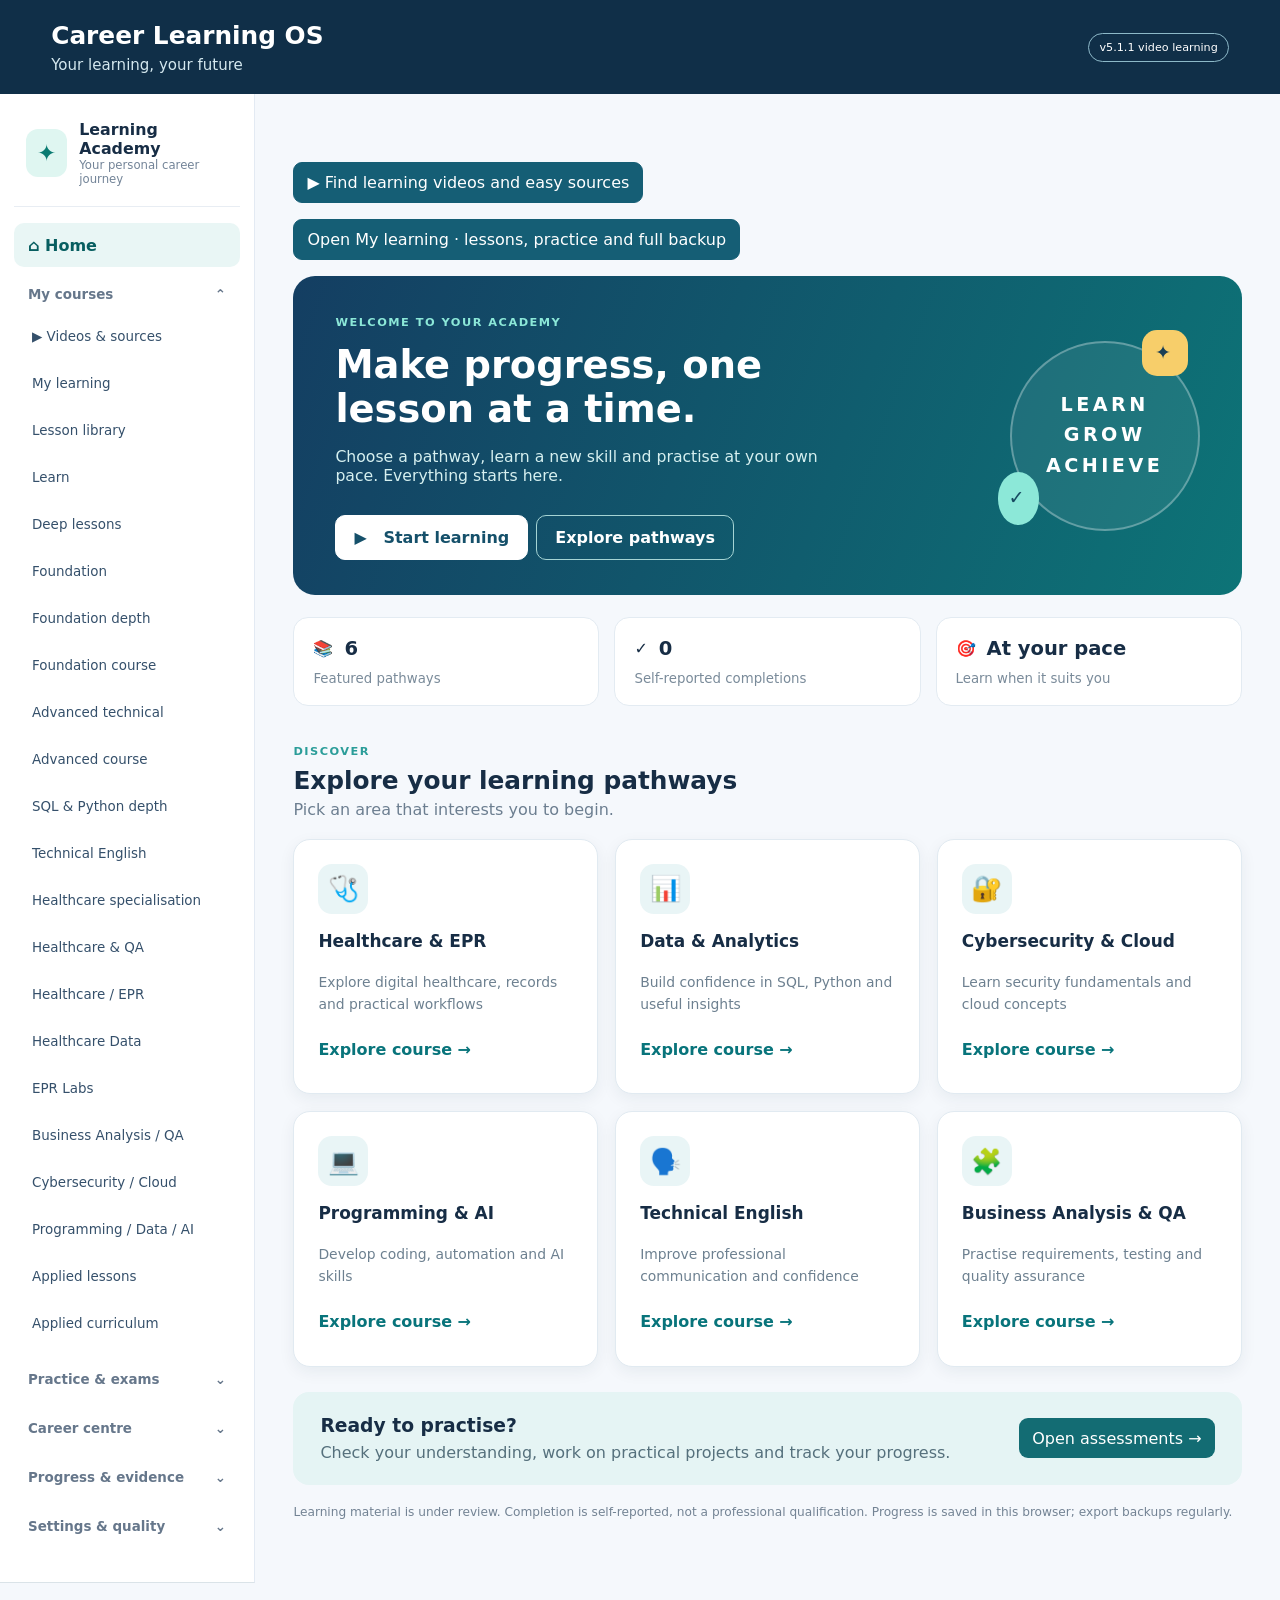
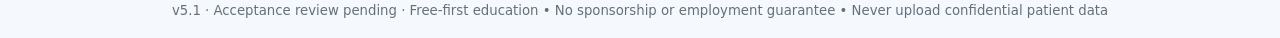
==== index.html @ ffe38433 "Add visible video and source panels for every authored lesson Map all 215 lesson entries and five En" ====
<!doctype html><html lang="en"><head><meta charset="utf-8"><meta name="viewport" content="width=device-width,initial-scale=1"><meta name="theme-color" content="#155e75"><meta name="description" content="Free offline-first career learning and self-assessment platform. Educational content is under review."><link rel="manifest" href="manifest.webmanifest"><link rel="stylesheet" href="style.css"><title>Career Learning OS</title><style>select,input,textarea{max-width:100%;box-sizing:border-box}#app{min-width:0;max-width:100%}#app *{overflow-wrap:anywhere}</style></head><body><a class="skip-link" href="#app">Skip to content</a><header><div><h1>Career Learning OS</h1><p>Learn • Practise • Master • Prepare for work</p></div><span class="tag">v5.1.1 video learning</span></header><nav aria-label="Main navigation"><button data-view="discovery-v23">Search & placement</button><button data-view="english-v23">Technical English</button><button data-view="technical-v27">Advanced technical v2.7</button><button data-view="specialisation-v26">Healthcare specialisation v2.6</button><button data-view="foundation-v25">Foundation depth v2.5</button><button data-view="depth-v24">SQL & Python depth</button><button data-view="resilience-v508">Resilience & privacy v5.0.8</button><button data-view="verification-v507">Verification v5.0.7</button><button data-view="assessment-v506">Assessment quality v5.0.6</button><button data-view="coverage-v505">Curriculum inventory v5.0.5</button><button data-view="advanced-v504">Advanced course v5.0.4</button><button data-view="healthcare-v503">Healthcare & QA v5.0.3</button><button data-view="foundation-v502">Foundation course v5.0.2</button><button data-view="curriculum-evidence-v501">Curriculum evidence</button><button data-view="completion-v50">v5.0 Acceptance gates</button><button data-view="device-v5024">Device checks v5.0.25</button><button data-view="device-v5025">Device Evidence v5.0.25</button><button data-view="learn" class="active">Learn</button><button data-view="deep">Deep lessons</button><button data-view="foundation">Foundation v0.5</button><button data-view="epr">Healthcare / EPR</button><button data-view="data-analyst">Healthcare Data</button><button data-view="epr-lab">EPR Labs</button><button data-view="ba-qa">Business Analysis / QA</button><button data-view="security-cloud">Cybersecurity / Cloud</button><button data-view="dev-data-ai">Programming / Data / AI</button><button data-view="mastery-v11">Mastery v1.1</button><button data-view="pathway-v20">Structured pathway</button><button data-view="careers">Careers</button><button data-view="audit">Checker</button><button data-view="projects-v34">Practical projects v3.4</button><button data-view="mastery-v33">Mastery & revision v3.3</button><button data-view="assessment-v32">Assessments v3.2</button><button data-view="curriculum-v31">Applied curriculum v3.1</button><button data-view="readiness-v30">Release readiness v3.0</button><button data-view="recovery-v29">Recovery & privacy v2.9</button><button data-view="reliability-v28">Reliability lab v2.8</button><button data-view="final-qa">Release QA</button><button data-view="coverage-v22">Coverage & gaps</button><button data-view="career">Career centre</button><button data-view="settings">Backup</button><button data-view="evidence-v509">Content evidence v5.0.9</button><button data-view="remediation-v5010">Applied lessons v5.0.10</button><button data-view="pathways-v5013">Career pathways v5.0.13</button><button data-view="mastery-v5012">Project mastery v5.0.12</button><button data-view="practice-v5011">Practical skills v5.0.11</button></nav><main id="app" tabindex="-1" aria-live="polite"></main><footer><span id="app-build">v5.1 · Acceptance review pending</span> · Free-first education • No sponsorship or employment guarantee • Never upload confidential patient data</footer><script src="data.js"></script><script src="topics-extra.js"></script><script src="roadmaps.js"></script><script src="deep-lessons.js"></script><script src="foundation-v4.js"></script><script src="quiz-engine-v5017.js"></script><script src="app.js"></script><script src="mastery-v5.js"></script><script src="mastery-v5-ui.js"></script><script src="epr-v6.js"></script><script src="epr-v6-ui.js"></script><script src="career-v7-data.js"></script><script src="career-v7-ui.js"></script><script src="career-v8-data.js"></script><script src="career-v8-ui.js"></script><script src="career-v9-data.js"></script><script src="career-v9-ui.js"></script><script src="career-v10-data.js"></script><script src="career-v10-ui.js"></script><script src="mastery-v11-data.js"></script><script src="mastery-v11-ui.js"></script><script src="review-v12-data.js"></script><script src="review-v12-ui.js"></script><script>window.CLOS.milestones=[];</script><script src="milestone-13.js"></script><script src="milestone-14.js"></script><script src="milestone-15.js"></script><script src="milestone-16.js"></script><script src="milestone-17.js"></script><script src="milestone-18.js"></script><script src="milestone-19.js"></script><script src="milestone-20.js"></script><script src="milestones-engine.js"></script><script src="release-qa.js"></script><script src="coverage-v22.js"></script><script src="features-v23.js"></script><script src="depth-v24-data.js"></script><script src="depth-v24-ui.js"></script><script src="foundation-v25-data.js"></script><script src="foundation-v25-ui.js"></script><script src="specialisation-v26-data.js"></script><script src="specialisation-v26-ui.js"></script><script src="technical-v27-data.js"></script><script src="technical-v27-ui.js"></script><script src="reliability-v28.js"></script><script src="recovery-v29.js"></script><script src="readiness-v30.js"></script><script src="curriculum-v31-data.js"></script><script src="curriculum-v31-ui.js"></script><script src="assessment-v32.js"></script><script src="mastery-v33.js"></script><script src="projects-v34.js"></script><script src="completion-v50.js"></script><script src="curriculum-evidence-v501.js"></script><script src="foundation-course-v502-data.js"></script><script src="foundation-course-v502-ui.js"></script><script src="healthcare-v503-data.js"></script><script src="healthcare-v503-ui.js"></script><script src="advanced-v504-data.js"></script><script src="advanced-v504-ui.js"></script><script src="coverage-v505.js"></script><script src="assessment-v506.js"></script><script src="verification-v507.js"></script><script src="resilience-v508.js"></script><script src="evidence-v509.js"></script><script src="remediation-v5010-data.js"></script><script src="remediation-v5010-ui.js"></script><script src="practice-v5011-data.js"></script><script src="practice-v5011-ui.js"></script><script src="mastery-v5012-data.js"></script><script src="mastery-v5012-ui.js"></script><script src="pathways-v5013-data.js"></script><script src="pathways-v5013-ui.js"></script><script src="device-diagnostics-v5024.js"></script><script src="device-evidence-v5025.js"></script><script src="academy-redesign-v5026.js"></script><script src="academy-core-v51.js"></script><script src="academy-workspace-v51.js"></script><script src="learning-resources-v511-data.js"></script><script src="learning-resources-v511-ui.js"></script></body></html>
---- style.css ----
:root{font-family:system-ui,-apple-system,Segoe UI,sans-serif;color:#172b3a;background:#f4f7fb}*{box-sizing:border-box}body{margin:0}header{background:#123c50;color:white;padding:24px max(18px,calc((100vw - 1040px)/2));display:flex;align-items:center;justify-content:space-between;gap:12px}h1{margin:0;font-size:clamp(1.5rem,4vw,2.1rem)}header p{margin:6px 0 0;color:#d4e8ef}.tag{border:1px solid #8db9c8;border-radius:20px;padding:7px 10px;font-size:.78rem;white-space:nowrap}nav{display:flex;gap:6px;overflow:auto;padding:12px max(12px,calc((100vw - 1040px)/2));background:white;border-bottom:1px solid #dae3e8}button,select,input,textarea{font:inherit}button{cursor:pointer;border:1px solid #bdd0db;border-radius:9px;background:white;padding:10px 13px;color:#163e52}button.active,button.primary{background:#155e75;color:white;border-color:#155e75}button:focus-visible,a:focus-visible,select:focus-visible{outline:3px solid #e1a624;outline-offset:2px}main{max-width:1040px;margin:auto;padding:22px 15px;min-height:70vh}.grid{display:grid;grid-template-columns:repeat(auto-fit,minmax(255px,1fr));gap:14px}.card{background:white;border:1px solid #d8e3e9;border-radius:14px;padding:18px;margin-bottom:14px;overflow-wrap:anywhere}h2{margin-top:0}h3{margin-bottom:8px}.muted{color:#586a75}.small{font-size:.88rem}.pill{display:inline-block;padding:5px 9px;border-radius:16px;background:#e8f2f5;font-size:.8rem}.warn{background:#fff0d8}.good{background:#e0f3e8}.bad{background:#ffe6e4}.actions{display:flex;gap:9px;flex-wrap:wrap;margin-top:12px}a{color:#075e83}progress{width:100%;height:14px;accent-color:#13806e}.lesson{border-left:4px solid #b2d5df}.quiz label{display:block;padding:7px 0}textarea{width:100%;min-height:130px;border:1px solid #aac0cb;border-radius:8px;padding:10px}select,input[type=text]{width:100%;padding:10px;border:1px solid #aac0cb;border-radius:8px}li{margin:7px 0}footer{text-align:center;padding:20px;color:#60727b;font-size:.83rem}pre{white-space:pre-wrap;overflow-wrap:anywhere;background:#edf3f7;padding:12px;border-radius:9px}@media(max-width:560px){header{align-items:flex-start;flex-direction:column;padding:18px}nav button{white-space:nowrap}main{padding:14px 10px}.card{padding:14px}}

.choice{display:block;padding:8px 0}details{margin:10px 0}summary{cursor:pointer;font-weight:600}fieldset{border:1px solid #d8e3e9;border-radius:10px;margin-top:12px}button:disabled{opacity:.55;cursor:not-allowed}

.choice{display:block;padding:8px 0}details{margin:10px 0}summary{cursor:pointer;font-weight:600}fieldset{border:1px solid #d8e3e9;border-radius:10px;margin-top:12px}button:disabled{opacity:.55;cursor:not-allowed}

textarea{width:100%;max-width:100%;box-sizing:border-box;padding:.8rem;border:1px solid #94a3b8;border-radius:.5rem;background:var(--card,#fff);color:inherit;font:inherit}textarea:focus-visible{outline:3px solid #0e7490;outline-offset:2px}nav{flex-wrap:wrap} .card{overflow-wrap:anywhere}

/* Final release accessibility and layout safeguards */
html{scroll-padding-top:1rem}body{overflow-x:hidden}nav{position:relative;max-width:100%;gap:8px}nav button{min-height:44px;flex:0 0 auto}main{min-width:0}button,input,select,textarea{max-width:100%}button:focus-visible,a:focus-visible,select:focus-visible,input:focus-visible,textarea:focus-visible,summary:focus-visible{outline:3px solid #b77905;outline-offset:3px}button{touch-action:manipulation}table{display:block;overflow-x:auto;max-width:100%}img{max-width:100%;height:auto}.qa-status{padding:10px 12px;border-radius:9px;background:#fff0d8}.qa-grid{display:grid;grid-template-columns:repeat(auto-fit,minmax(230px,1fr));gap:12px}.qa-grid .card{margin:0} .qa-grid .card h3{font-size:1rem}.skip-link{position:absolute;left:-10000px;top:0;background:white;color:#123c50;padding:12px;z-index:10}.skip-link:focus{left:8px}@media(max-width:560px){nav{flex-wrap:nowrap;overflow-x:auto;overscroll-behavior-x:contain}header .tag{white-space:normal}main{padding:14px 10px}}

/* v5.0 accessibility and responsive protections */
:focus-visible{outline:3px solid #d97706!important;outline-offset:3px}button,select,input{min-height:40px}nav{display:flex;flex-wrap:wrap;gap:6px}main{min-width:0}table{border-collapse:collapse;width:100%}td,th{padding:9px;border-bottom:1px solid #cbd5e1;text-align:left;vertical-align:top}body{overflow-wrap:anywhere}@media(max-width:420px){nav button{max-width:100%;white-space:normal}main{padding:10px}}

/* v5.0.7 keyboard and mobile reliability */
:focus-visible{outline:3px solid #f59e0b!important;outline-offset:3px!important}
button,input,select,textarea{max-width:100%}
button{min-height:40px}
pre,code{overflow-wrap:anywhere}
#app{min-width:0;overflow-wrap:anywhere}
@media(max-width:480px){nav{max-width:100%;overflow-x:auto}main{min-width:0}table{display:block;max-width:100%;overflow-x:auto}}
@media(prefers-reduced-motion:reduce){*,*:before,*:after{animation-duration:.01ms!important;transition-duration:.01ms!important}}

/* v5.0.26 interface redesign: navigation and presentation only; existing course logic/storage untouched */
body.academy-v5026{background:#f5f8fc;color:#172d45} .academy-v5026 header{max-width:none;padding:18px clamp(18px,4vw,64px);background:#102f48;min-height:94px}.academy-v5026 header h1{font-size:1.55rem}.academy-v5026 header p{font-size:.94rem}.academy-v5026 .tag{font-size:.7rem}.academy-shell{display:grid;grid-template-columns:255px minmax(0,1fr);max-width:1540px;margin:0 auto;min-height:calc(100vh - 180px)}.academy-sidebar{background:#fff;border-right:1px solid #e3eaf3;padding:26px 14px;min-width:0}.academy-brand{display:flex;align-items:center;gap:12px;padding:0 12px 20px;border-bottom:1px solid #e8edf3;margin-bottom:16px}.academy-brand-icon{background:#dff6f1;color:#0a7b72;padding:11px;border-radius:12px;font-size:23px}.academy-brand strong{display:block;font-size:.99rem}.academy-brand small{display:block;color:#738498;font-size:.73rem}.academy-home-button{display:block;width:100%;text-align:left;border:0;border-radius:10px;font-weight:650;background:transparent;padding:12px 14px}.academy-group{margin-top:8px}.academy-group summary{padding:12px 14px;cursor:pointer;font-size:.84rem;font-weight:700;color:#66778b;list-style:none}.academy-group summary:after{content:'⌄';float:right}.academy-group[open] summary:after{content:'⌃'}.academy-group-links{display:grid;gap:3px;padding:0 0 5px 6px}.academy-group-links button{border:0;border-radius:9px;background:transparent;color:#35506b;font-size:.84rem;padding:9px 12px;text-align:left;white-space:normal}.academy-v5026 .academy-sidebar button:hover,.academy-v5026 .academy-sidebar button.academy-current{background:#e9f6f5;color:#075e60}.academy-v5026 main{width:100%;max-width:none;min-width:0;padding:32px clamp(18px,3vw,48px)}.academy-dashboard{max-width:1120px;margin:auto}.academy-welcome{display:flex;align-items:center;justify-content:space-between;gap:24px;padding:35px 42px;border-radius:22px;background:linear-gradient(110deg,#143e62,#0d7477);color:#fff;overflow:hidden;min-height:270px}.academy-eyebrow{font-size:.71rem;letter-spacing:.13em;font-weight:750;color:#2b9d99}.academy-welcome .academy-eyebrow{color:#8ce8d8}.academy-welcome h2{color:white;font-size:clamp(1.7rem,3vw,2.6rem);line-height:1.15;margin:13px 0;max-width:540px}.academy-welcome p{color:#d6f0f0;max-width:510px;font-size:.98rem}.academy-cta,.academy-secondary{margin:14px 8px 0 0;border-radius:10px;font-weight:700;padding:12px 18px}.academy-cta{background:#fff;color:#15506a;border:1px solid #fff}.academy-secondary{background:transparent;color:white;border:1px solid #a5d4d4}.academy-welcome-art{width:190px;height:190px;flex:0 0 190px;border-radius:50%;border:2px solid #ffffff4d;display:flex;align-items:center;justify-content:center;position:relative;text-align:center;letter-spacing:.18em;font-size:1.2rem;font-weight:800;line-height:1.6;background:#ffffff12}.academy-orbit{position:absolute;top:-13px;right:10px;background:#f7ce6a;color:#193e55;border-radius:15px;padding:8px 13px}.academy-orbit-small{position:absolute;bottom:4px;left:-14px;background:#8ce8d8;color:#164960;border-radius:50%;padding:11px}.academy-stats{display:grid;grid-template-columns:repeat(3,minmax(0,1fr));gap:15px;margin:22px 0 34px}.academy-stats>div{background:white;border:1px solid #e3ebf2;border-radius:15px;padding:19px;display:flex;gap:11px;align-items:center;flex-wrap:wrap}.academy-stats strong{font-size:1.22rem}.academy-stats small{width:100%;color:#7a8b9a}.academy-section-head h2{margin:7px 0 5px;font-size:1.55rem}.academy-section-head p{margin:0 0 20px;color:#6c7e90}.academy-course-grid{display:grid;grid-template-columns:repeat(3,minmax(0,1fr));gap:17px}.academy-course{border:1px solid #e1eaf1;background:white;border-radius:17px;padding:24px;display:flex;flex-direction:column;min-height:230px;box-shadow:0 5px 16px #152f4610}.academy-course-icon{width:50px;height:50px;border-radius:14px;background:#e9f5f6;display:grid;place-items:center;font-size:25px}.academy-course h3{font-size:1.06rem;margin:17px 0 6px}.academy-course p{color:#6d8090;font-size:.87rem;line-height:1.6;flex:1}.academy-course button{align-self:flex-start;border:0;padding:5px 0;color:#08747b;background:transparent;font-weight:750}.academy-tip{margin-top:25px;background:#e5f4f4;border-radius:16px;padding:23px 27px;display:flex;align-items:center;justify-content:space-between;gap:20px}.academy-tip h3{margin:0 0 7px}.academy-tip p{margin:0;color:#55707c}.academy-tip button{background:#136c73;color:white;border:0;white-space:nowrap}.academy-note{color:#738394;font-size:.76rem;margin-top:20px}.academy-menu{display:none}.academy-v5026 .card{border-radius:15px;box-shadow:0 3px 14px #16324b0c}.academy-v5026 main>h2{font-size:1.65rem}
@media(max-width:1100px){.academy-shell{grid-template-columns:225px minmax(0,1fr)}.academy-course-grid{grid-template-columns:repeat(2,minmax(0,1fr))}.academy-welcome-art{width:135px;height:135px;flex-basis:135px;font-size:.9rem}}
@media(max-width:750px){.academy-v5026 header{padding:15px 17px;min-height:76px;gap:10px}.academy-v5026 header h1{font-size:1.2rem}.academy-v5026 header p{font-size:.76rem}.academy-v5026 .tag{display:none}.academy-menu{display:block;background:#ffffff20;border:1px solid #ffffff65;color:white;font-size:.85rem;padding:9px 11px;white-space:nowrap}.academy-shell{display:block}.academy-sidebar{display:none;position:absolute;z-index:20;left:0;right:0;box-shadow:0 20px 30px #142e4340;max-height:80vh;overflow-y:auto}.academy-menu-open .academy-sidebar{display:block}.academy-v5026 main{padding:18px 14px}.academy-welcome{padding:26px 23px;min-height:0}.academy-welcome-art{display:none}.academy-welcome h2{font-size:1.75rem}.academy-stats{gap:8px;margin:13px 0 26px}.academy-stats>div{padding:12px;gap:6px}.academy-stats strong{font-size:.92rem}.academy-stats small{font-size:.7rem}.academy-course-grid{grid-template-columns:1fr;gap:12px}.academy-course{min-height:190px;padding:20px}.academy-tip{display:block}.academy-tip button{margin-top:14px}.academy-section-head h2{font-size:1.35rem}}

/* Unified workspace: constrain long code and keep restored nav in a column. */
nav.academy-sidebar{display:block;flex-wrap:unset;gap:0;max-width:none;margin:0;border-radius:0;overflow-x:hidden}
.lesson-example{white-space:pre-wrap;overflow-wrap:anywhere;max-width:100%;background:#eff4f8;padding:14px;border-radius:8px}
#lib-search,#lesson-note,#career-evidence{display:block;width:100%;margin:8px 0 14px;box-sizing:border-box}
button:focus-visible,input:focus-visible,textarea:focus-visible,select:focus-visible,summary:focus-visible{outline:3px solid #b45309;outline-offset:3px}
@media(max-width:750px){nav.academy-sidebar{display:none}.academy-menu-open nav.academy-sidebar{display:block}}

.video-panel{background:#edf8f6;border:1px solid #80bdb4;border-left:4px solid #0d746b;border-radius:10px;padding:16px;margin:14px 0;color:#193d40}.video-resource-title{margin:6px 0 12px}.video-resource-title span{font-size:.85rem}.video-actions{display:flex;flex-wrap:wrap;gap:10px;align-items:center}.video-actions a{display:inline-block;padding:10px 14px;border-radius:7px;background:white;color:#075e60;border:1px solid #83b6b1;text-decoration:none;font-weight:650}.video-actions .video-watch{background:#09695f;color:white}.video-panel details{margin-top:12px}.video-panel summary{cursor:pointer;font-size:.87rem}.video-panel details p{font-size:.9rem}.video-topic{margin:18px 0 26px}.video-panel-compact{padding:13px}#video-search{display:block;box-sizing:border-box;width:100%;margin:8px 0 14px}@media(max-width:480px){.video-actions{align-items:stretch;flex-direction:column}.video-actions a{max-width:100%;text-align:center}}
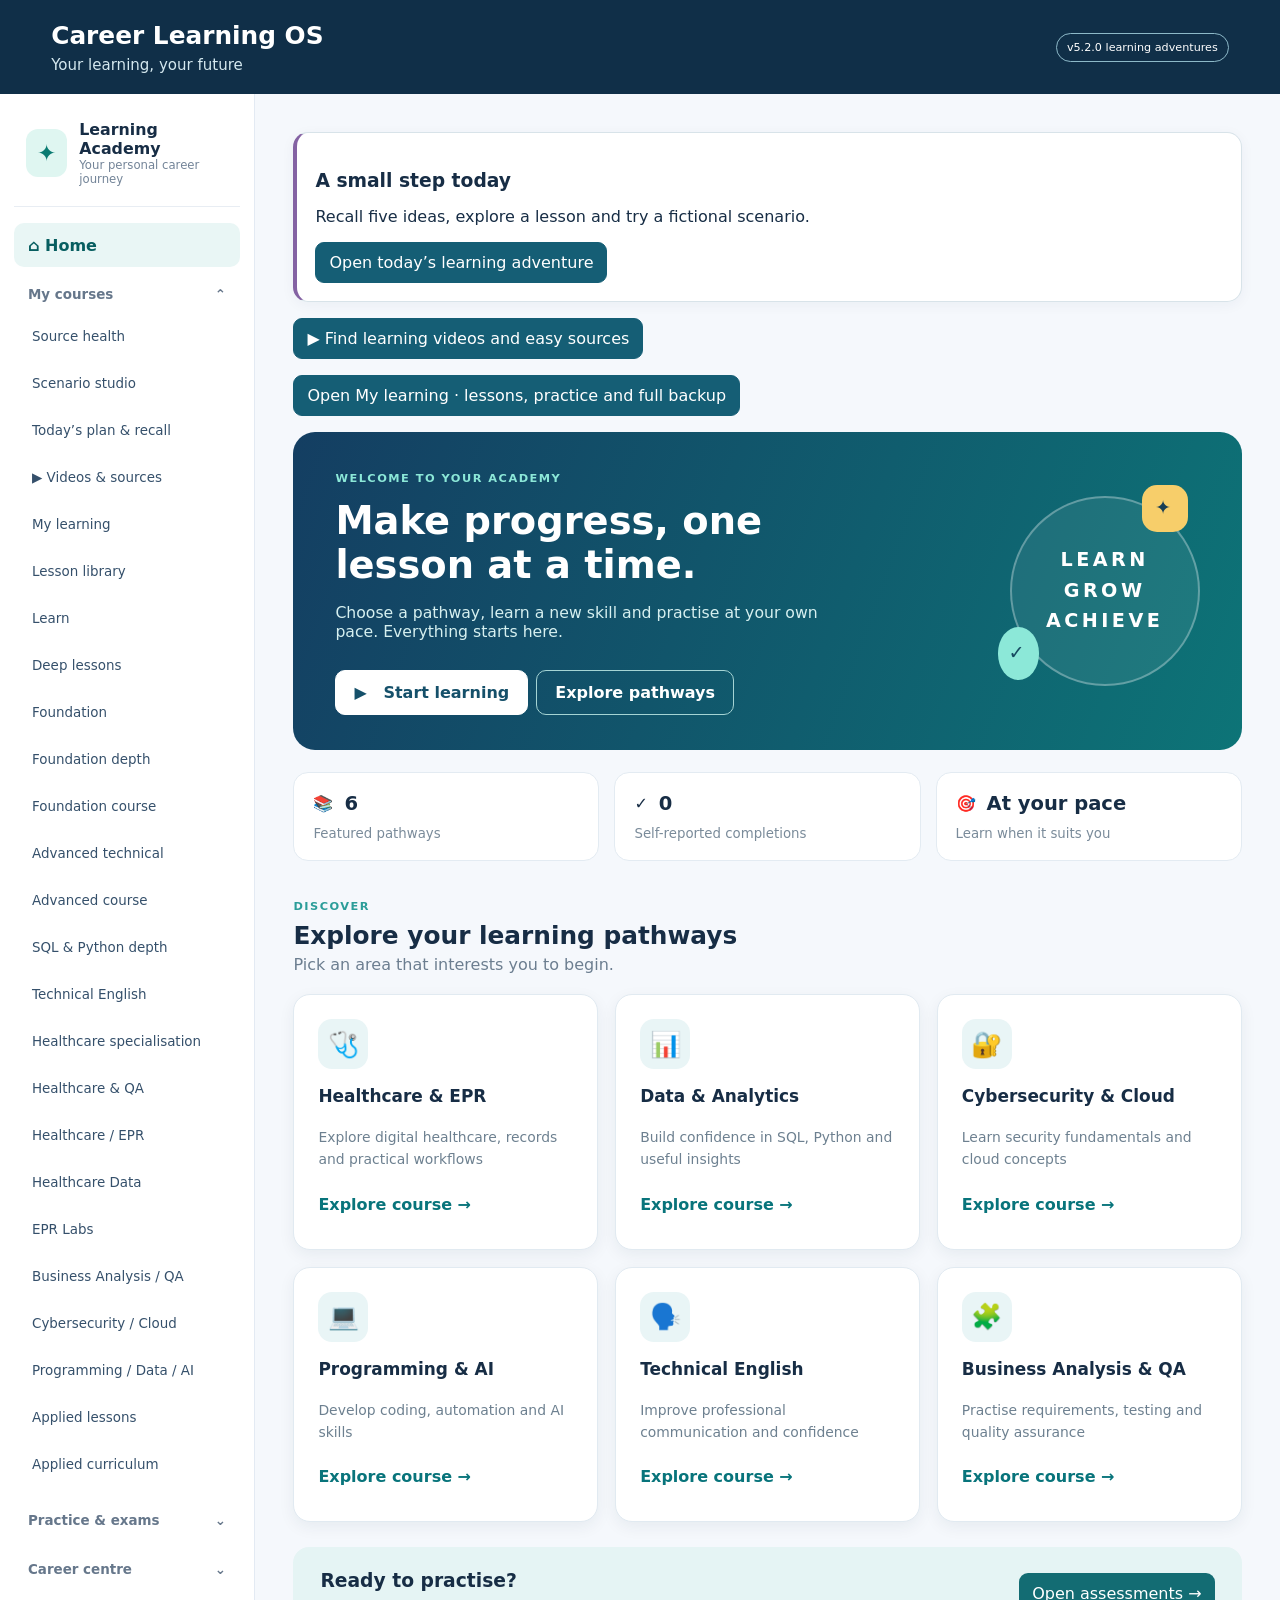
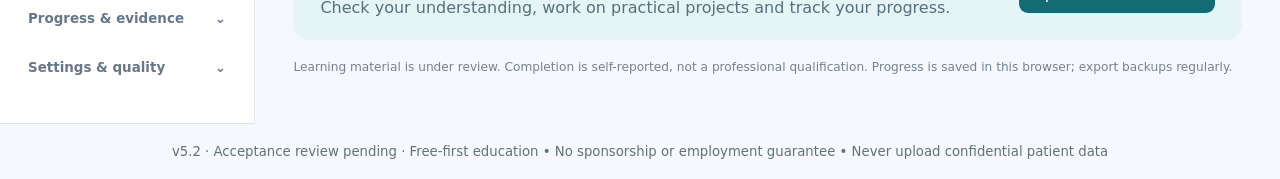
==== commit 5d0c9385: "Add daily learning adventures, recall scheduling and source health Add focus-based study plans, due " ====
--- a/index.html
+++ b/index.html
@@ -1 +1 @@
-<!doctype html><html lang="en"><head><meta charset="utf-8"><meta name="viewport" content="width=device-width,initial-scale=1"><meta name="theme-color" content="#155e75"><meta name="description" content="Free offline-first career learning and self-assessment platform. Educational content is under review."><link rel="manifest" href="manifest.webmanifest"><link rel="stylesheet" href="style.css"><title>Career Learning OS</title><style>select,input,textarea{max-width:100%;box-sizing:border-box}#app{min-width:0;max-width:100%}#app *{overflow-wrap:anywhere}</style></head><body><a class="skip-link" href="#app">Skip to content</a><header><div><h1>Career Learning OS</h1><p>Learn • Practise • Master • Prepare for work</p></div><span class="tag">v5.1.1 video learning</span></header><nav aria-label="Main navigation"><button data-view="discovery-v23">Search & placement</button><button data-view="english-v23">Technical English</button><button data-view="technical-v27">Advanced technical v2.7</button><button data-view="specialisation-v26">Healthcare specialisation v2.6</button><button data-view="foundation-v25">Foundation depth v2.5</button><button data-view="depth-v24">SQL & Python depth</button><button data-view="resilience-v508">Resilience & privacy v5.0.8</button><button data-view="verification-v507">Verification v5.0.7</button><button data-view="assessment-v506">Assessment quality v5.0.6</button><button data-view="coverage-v505">Curriculum inventory v5.0.5</button><button data-view="advanced-v504">Advanced course v5.0.4</button><button data-view="healthcare-v503">Healthcare & QA v5.0.3</button><button data-view="foundation-v502">Foundation course v5.0.2</button><button data-view="curriculum-evidence-v501">Curriculum evidence</button><button data-view="completion-v50">v5.0 Acceptance gates</button><button data-view="device-v5024">Device checks v5.0.25</button><button data-view="device-v5025">Device Evidence v5.0.25</button><button data-view="learn" class="active">Learn</button><button data-view="deep">Deep lessons</button><button data-view="foundation">Foundation v0.5</button><button data-view="epr">Healthcare / EPR</button><button data-view="data-analyst">Healthcare Data</button><button data-view="epr-lab">EPR Labs</button><button data-view="ba-qa">Business Analysis / QA</button><button data-view="security-cloud">Cybersecurity / Cloud</button><button data-view="dev-data-ai">Programming / Data / AI</button><button data-view="mastery-v11">Mastery v1.1</button><button data-view="pathway-v20">Structured pathway</button><button data-view="careers">Careers</button><button data-view="audit">Checker</button><button data-view="projects-v34">Practical projects v3.4</button><button data-view="mastery-v33">Mastery & revision v3.3</button><button data-view="assessment-v32">Assessments v3.2</button><button data-view="curriculum-v31">Applied curriculum v3.1</button><button data-view="readiness-v30">Release readiness v3.0</button><button data-view="recovery-v29">Recovery & privacy v2.9</button><button data-view="reliability-v28">Reliability lab v2.8</button><button data-view="final-qa">Release QA</button><button data-view="coverage-v22">Coverage & gaps</button><button data-view="career">Career centre</button><button data-view="settings">Backup</button><button data-view="evidence-v509">Content evidence v5.0.9</button><button data-view="remediation-v5010">Applied lessons v5.0.10</button><button data-view="pathways-v5013">Career pathways v5.0.13</button><button data-view="mastery-v5012">Project mastery v5.0.12</button><button data-view="practice-v5011">Practical skills v5.0.11</button></nav><main id="app" tabindex="-1" aria-live="polite"></main><footer><span id="app-build">v5.1 · Acceptance review pending</span> · Free-first education • No sponsorship or employment guarantee • Never upload confidential patient data</footer><script src="data.js"></script><script src="topics-extra.js"></script><script src="roadmaps.js"></script><script src="deep-lessons.js"></script><script src="foundation-v4.js"></script><script src="quiz-engine-v5017.js"></script><script src="app.js"></script><script src="mastery-v5.js"></script><script src="mastery-v5-ui.js"></script><script src="epr-v6.js"></script><script src="epr-v6-ui.js"></script><script src="career-v7-data.js"></script><script src="career-v7-ui.js"></script><script src="career-v8-data.js"></script><script src="career-v8-ui.js"></script><script src="career-v9-data.js"></script><script src="career-v9-ui.js"></script><script src="career-v10-data.js"></script><script src="career-v10-ui.js"></script><script src="mastery-v11-data.js"></script><script src="mastery-v11-ui.js"></script><script src="review-v12-data.js"></script><script src="review-v12-ui.js"></script><script>window.CLOS.milestones=[];</script><script src="milestone-13.js"></script><script src="milestone-14.js"></script><script src="milestone-15.js"></script><script src="milestone-16.js"></script><script src="milestone-17.js"></script><script src="milestone-18.js"></script><script src="milestone-19.js"></script><script src="milestone-20.js"></script><script src="milestones-engine.js"></script><script src="release-qa.js"></script><script src="coverage-v22.js"></script><script src="features-v23.js"></script><script src="depth-v24-data.js"></script><script src="depth-v24-ui.js"></script><script src="foundation-v25-data.js"></script><script src="foundation-v25-ui.js"></script><script src="specialisation-v26-data.js"></script><script src="specialisation-v26-ui.js"></script><script src="technical-v27-data.js"></script><script src="technical-v27-ui.js"></script><script src="reliability-v28.js"></script><script src="recovery-v29.js"></script><script src="readiness-v30.js"></script><script src="curriculum-v31-data.js"></script><script src="curriculum-v31-ui.js"></script><script src="assessment-v32.js"></script><script src="mastery-v33.js"></script><script src="projects-v34.js"></script><script src="completion-v50.js"></script><script src="curriculum-evidence-v501.js"></script><script src="foundation-course-v502-data.js"></script><script src="foundation-course-v502-ui.js"></script><script src="healthcare-v503-data.js"></script><script src="healthcare-v503-ui.js"></script><script src="advanced-v504-data.js"></script><script src="advanced-v504-ui.js"></script><script src="coverage-v505.js"></script><script src="assessment-v506.js"></script><script src="verification-v507.js"></script><script src="resilience-v508.js"></script><script src="evidence-v509.js"></script><script src="remediation-v5010-data.js"></script><script src="remediation-v5010-ui.js"></script><script src="practice-v5011-data.js"></script><script src="practice-v5011-ui.js"></script><script src="mastery-v5012-data.js"></script><script src="mastery-v5012-ui.js"></script><script src="pathways-v5013-data.js"></script><script src="pathways-v5013-ui.js"></script><script src="device-diagnostics-v5024.js"></script><script src="device-evidence-v5025.js"></script><script src="academy-redesign-v5026.js"></script><script src="academy-core-v51.js"></script><script src="academy-workspace-v51.js"></script><script src="learning-resources-v511-data.js"></script><script src="learning-resources-v511-ui.js"></script></body></html>
+<!doctype html><html lang="en"><head><meta charset="utf-8"><meta name="viewport" content="width=device-width,initial-scale=1"><meta name="theme-color" content="#155e75"><meta name="description" content="Free offline-first career learning and self-assessment platform. Educational content is under review."><link rel="manifest" href="manifest.webmanifest"><link rel="stylesheet" href="style.css"><title>Career Learning OS</title><style>select,input,textarea{max-width:100%;box-sizing:border-box}#app{min-width:0;max-width:100%}#app *{overflow-wrap:anywhere}</style></head><body><a class="skip-link" href="#app">Skip to content</a><header><div><h1>Career Learning OS</h1><p>Learn • Practise • Master • Prepare for work</p></div><span class="tag">v5.2.0 learning adventures</span></header><nav aria-label="Main navigation"><button data-view="discovery-v23">Search & placement</button><button data-view="english-v23">Technical English</button><button data-view="technical-v27">Advanced technical v2.7</button><button data-view="specialisation-v26">Healthcare specialisation v2.6</button><button data-view="foundation-v25">Foundation depth v2.5</button><button data-view="depth-v24">SQL & Python depth</button><button data-view="resilience-v508">Resilience & privacy v5.0.8</button><button data-view="verification-v507">Verification v5.0.7</button><button data-view="assessment-v506">Assessment quality v5.0.6</button><button data-view="coverage-v505">Curriculum inventory v5.0.5</button><button data-view="advanced-v504">Advanced course v5.0.4</button><button data-view="healthcare-v503">Healthcare & QA v5.0.3</button><button data-view="foundation-v502">Foundation course v5.0.2</button><button data-view="curriculum-evidence-v501">Curriculum evidence</button><button data-view="completion-v50">v5.0 Acceptance gates</button><button data-view="device-v5024">Device checks v5.0.25</button><button data-view="device-v5025">Device Evidence v5.0.25</button><button data-view="learn" class="active">Learn</button><button data-view="deep">Deep lessons</button><button data-view="foundation">Foundation v0.5</button><button data-view="epr">Healthcare / EPR</button><button data-view="data-analyst">Healthcare Data</button><button data-view="epr-lab">EPR Labs</button><button data-view="ba-qa">Business Analysis / QA</button><button data-view="security-cloud">Cybersecurity / Cloud</button><button data-view="dev-data-ai">Programming / Data / AI</button><button data-view="mastery-v11">Mastery v1.1</button><button data-view="pathway-v20">Structured pathway</button><button data-view="careers">Careers</button><button data-view="audit">Checker</button><button data-view="projects-v34">Practical projects v3.4</button><button data-view="mastery-v33">Mastery & revision v3.3</button><button data-view="assessment-v32">Assessments v3.2</button><button data-view="curriculum-v31">Applied curriculum v3.1</button><button data-view="readiness-v30">Release readiness v3.0</button><button data-view="recovery-v29">Recovery & privacy v2.9</button><button data-view="reliability-v28">Reliability lab v2.8</button><button data-view="final-qa">Release QA</button><button data-view="coverage-v22">Coverage & gaps</button><button data-view="career">Career centre</button><button data-view="settings">Backup</button><button data-view="evidence-v509">Content evidence v5.0.9</button><button data-view="remediation-v5010">Applied lessons v5.0.10</button><button data-view="pathways-v5013">Career pathways v5.0.13</button><button data-view="mastery-v5012">Project mastery v5.0.12</button><button data-view="practice-v5011">Practical skills v5.0.11</button></nav><main id="app" tabindex="-1" aria-live="polite"></main><footer><span id="app-build">v5.2 · Acceptance review pending</span> · Free-first education • No sponsorship or employment guarantee • Never upload confidential patient data</footer><script src="data.js"></script><script src="topics-extra.js"></script><script src="roadmaps.js"></script><script src="deep-lessons.js"></script><script src="foundation-v4.js"></script><script src="quiz-engine-v5017.js"></script><script src="app.js"></script><script src="mastery-v5.js"></script><script src="mastery-v5-ui.js"></script><script src="epr-v6.js"></script><script src="epr-v6-ui.js"></script><script src="career-v7-data.js"></script><script src="career-v7-ui.js"></script><script src="career-v8-data.js"></script><script src="career-v8-ui.js"></script><script src="career-v9-data.js"></script><script src="career-v9-ui.js"></script><script src="career-v10-data.js"></script><script src="career-v10-ui.js"></script><script src="mastery-v11-data.js"></script><script src="mastery-v11-ui.js"></script><script src="review-v12-data.js"></script><script src="review-v12-ui.js"></script><script>window.CLOS.milestones=[];</script><script src="milestone-13.js"></script><script src="milestone-14.js"></script><script src="milestone-15.js"></script><script src="milestone-16.js"></script><script src="milestone-17.js"></script><script src="milestone-18.js"></script><script src="milestone-19.js"></script><script src="milestone-20.js"></script><script src="milestones-engine.js"></script><script src="release-qa.js"></script><script src="coverage-v22.js"></script><script src="features-v23.js"></script><script src="depth-v24-data.js"></script><script src="depth-v24-ui.js"></script><script src="foundation-v25-data.js"></script><script src="foundation-v25-ui.js"></script><script src="specialisation-v26-data.js"></script><script src="specialisation-v26-ui.js"></script><script src="technical-v27-data.js"></script><script src="technical-v27-ui.js"></script><script src="reliability-v28.js"></script><script src="recovery-v29.js"></script><script src="readiness-v30.js"></script><script src="curriculum-v31-data.js"></script><script src="curriculum-v31-ui.js"></script><script src="assessment-v32.js"></script><script src="mastery-v33.js"></script><script src="projects-v34.js"></script><script src="completion-v50.js"></script><script src="curriculum-evidence-v501.js"></script><script src="foundation-course-v502-data.js"></script><script src="foundation-course-v502-ui.js"></script><script src="healthcare-v503-data.js"></script><script src="healthcare-v503-ui.js"></script><script src="advanced-v504-data.js"></script><script src="advanced-v504-ui.js"></script><script src="coverage-v505.js"></script><script src="assessment-v506.js"></script><script src="verification-v507.js"></script><script src="resilience-v508.js"></script><script src="evidence-v509.js"></script><script src="remediation-v5010-data.js"></script><script src="remediation-v5010-ui.js"></script><script src="practice-v5011-data.js"></script><script src="practice-v5011-ui.js"></script><script src="mastery-v5012-data.js"></script><script src="mastery-v5012-ui.js"></script><script src="pathways-v5013-data.js"></script><script src="pathways-v5013-ui.js"></script><script src="device-diagnostics-v5024.js"></script><script src="device-evidence-v5025.js"></script><script src="academy-redesign-v5026.js"></script><script src="academy-core-v51.js"></script><script src="academy-workspace-v51.js"></script><script src="learning-resources-v511-data.js"></script><script src="learning-resources-v511-ui.js"></script><script src="learning-coach-v52-core.js"></script><script src="learning-coach-v52-data.js"></script><script src="source-health-v52-data.js"></script><script src="learning-coach-v52-ui.js"></script></body></html>
--- a/style.css
+++ b/style.css
@@ -34,3 +34,5 @@
 @media(max-width:750px){nav.academy-sidebar{display:none}.academy-menu-open nav.academy-sidebar{display:block}}
 
 .video-panel{background:#edf8f6;border:1px solid #80bdb4;border-left:4px solid #0d746b;border-radius:10px;padding:16px;margin:14px 0;color:#193d40}.video-resource-title{margin:6px 0 12px}.video-resource-title span{font-size:.85rem}.video-actions{display:flex;flex-wrap:wrap;gap:10px;align-items:center}.video-actions a{display:inline-block;padding:10px 14px;border-radius:7px;background:white;color:#075e60;border:1px solid #83b6b1;text-decoration:none;font-weight:650}.video-actions .video-watch{background:#09695f;color:white}.video-panel details{margin-top:12px}.video-panel summary{cursor:pointer;font-size:.87rem}.video-panel details p{font-size:.9rem}.video-topic{margin:18px 0 26px}.video-panel-compact{padding:13px}#video-search{display:block;box-sizing:border-box;width:100%;margin:8px 0 14px}@media(max-width:480px){.video-actions{align-items:stretch;flex-direction:column}.video-actions a{max-width:100%;text-align:center}}
+
+.coach-plan{border-top:4px solid #0c7a73}.coach-steps{padding-left:22px}.coach-steps>li{padding:14px 0;border-bottom:1px solid #dae8e5}.coach-week{display:grid;grid-template-columns:repeat(7,minmax(0,1fr));gap:6px;max-width:600px}.coach-week>div{display:grid;text-align:center;padding:12px 2px;background:#eef2f5;border-radius:8px}.coach-week strong{font-size:1.4rem}.coach-week .coach-active{background:#c7eee2;color:#075747}.coach-badges{display:flex;gap:8px;flex-wrap:wrap}.coach-badges span{border-radius:20px;background:#f8edc9;color:#5b420a;padding:8px 12px;font-size:.9rem}.coach-recall{border-top:4px solid #8161a8}.coach-recall h3{font-size:1.4rem;line-height:1.5}.coach-home{border-left:4px solid #8462a3}#case-response{display:block;width:100%;box-sizing:border-box;margin:10px 0 14px}#recall-answer{padding:15px;background:#f2f8f6;margin:16px 0;border-radius:10px}#recall-answer[hidden],#case-feedback[hidden]{display:none}
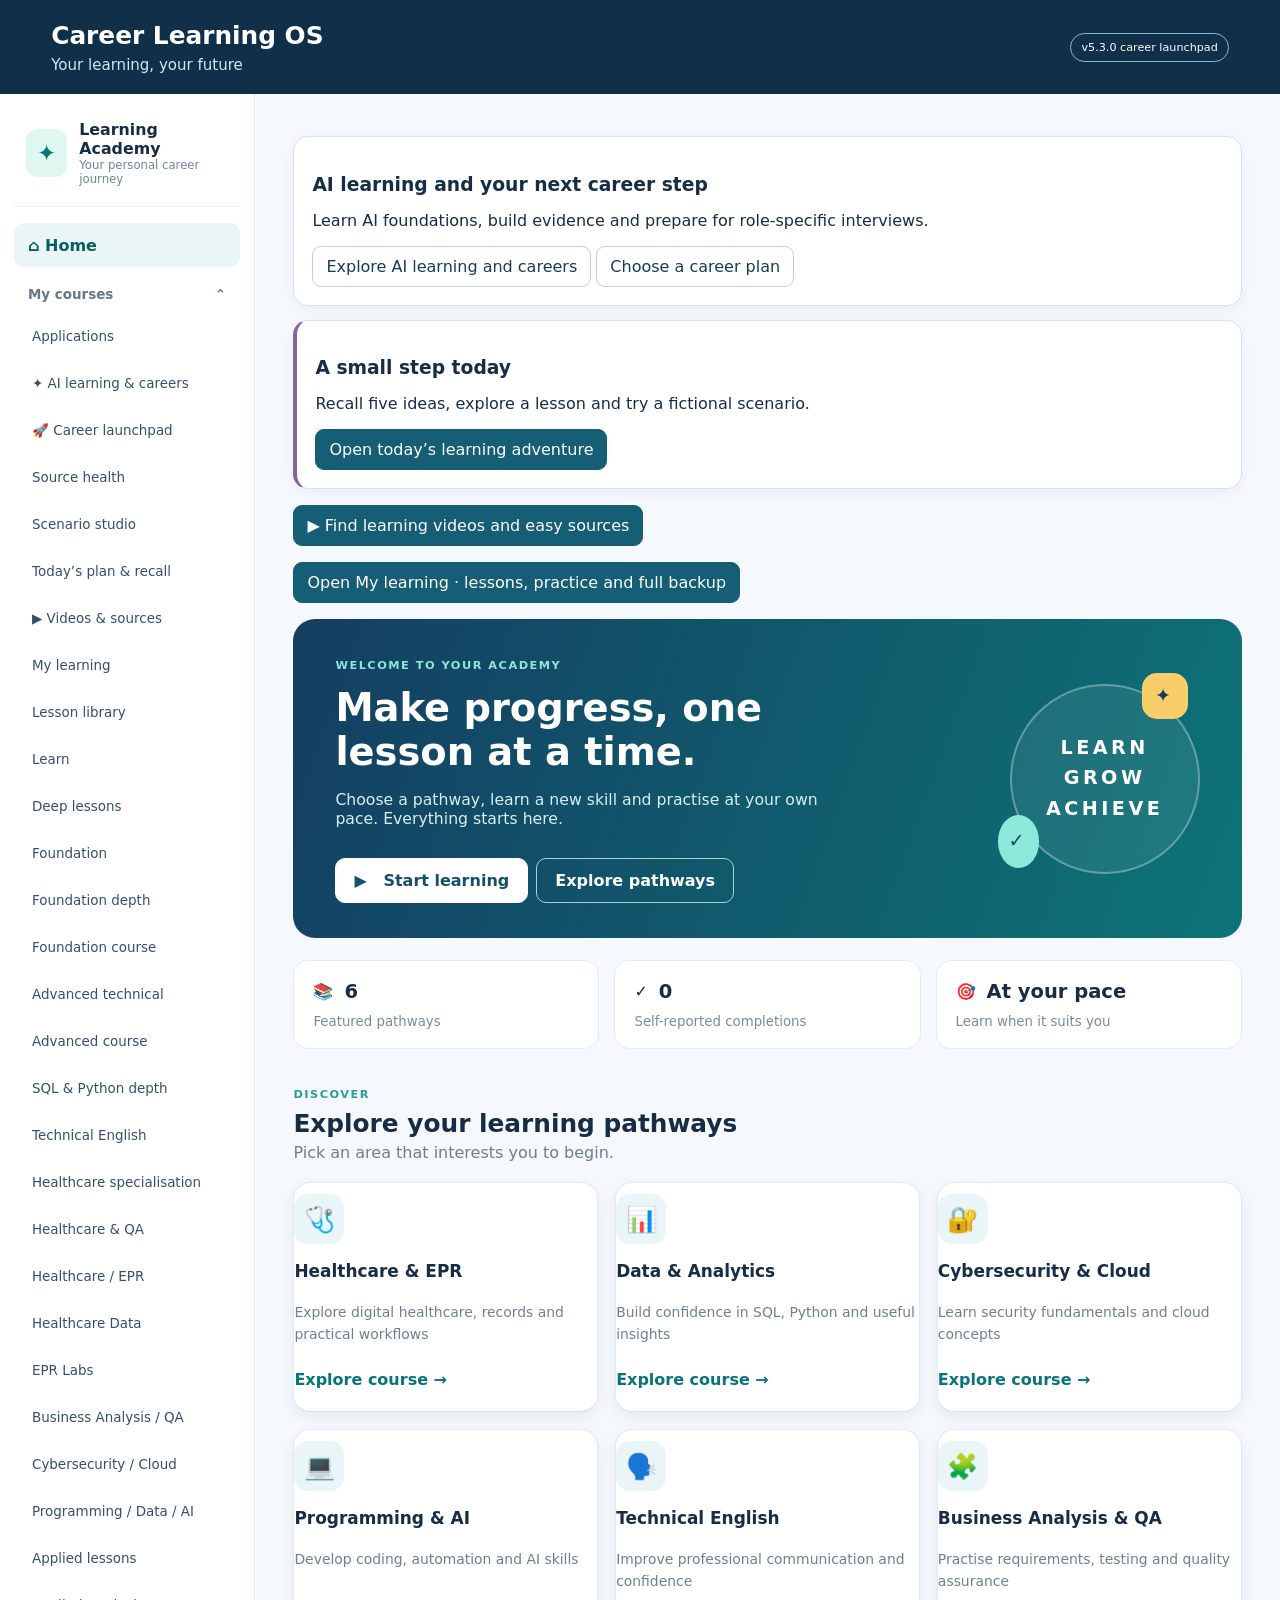
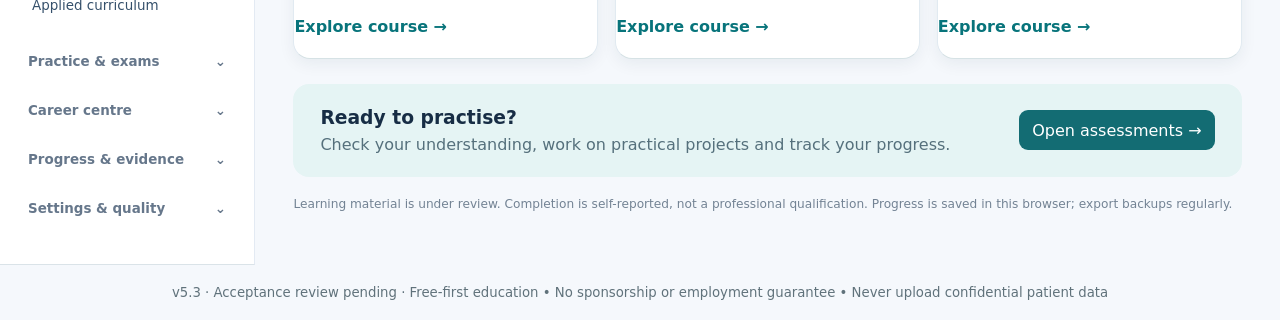
==== commit 2511382e: "Add short video options, AI learning and role-specific career launchpad v5.3" ====
--- a/index.html
+++ b/index.html
@@ -1 +1 @@
-<!doctype html><html lang="en"><head><meta charset="utf-8"><meta name="viewport" content="width=device-width,initial-scale=1"><meta name="theme-color" content="#155e75"><meta name="description" content="Free offline-first career learning and self-assessment platform. Educational content is under review."><link rel="manifest" href="manifest.webmanifest"><link rel="stylesheet" href="style.css"><title>Career Learning OS</title><style>select,input,textarea{max-width:100%;box-sizing:border-box}#app{min-width:0;max-width:100%}#app *{overflow-wrap:anywhere}</style></head><body><a class="skip-link" href="#app">Skip to content</a><header><div><h1>Career Learning OS</h1><p>Learn • Practise • Master • Prepare for work</p></div><span class="tag">v5.2.0 learning adventures</span></header><nav aria-label="Main navigation"><button data-view="discovery-v23">Search & placement</button><button data-view="english-v23">Technical English</button><button data-view="technical-v27">Advanced technical v2.7</button><button data-view="specialisation-v26">Healthcare specialisation v2.6</button><button data-view="foundation-v25">Foundation depth v2.5</button><button data-view="depth-v24">SQL & Python depth</button><button data-view="resilience-v508">Resilience & privacy v5.0.8</button><button data-view="verification-v507">Verification v5.0.7</button><button data-view="assessment-v506">Assessment quality v5.0.6</button><button data-view="coverage-v505">Curriculum inventory v5.0.5</button><button data-view="advanced-v504">Advanced course v5.0.4</button><button data-view="healthcare-v503">Healthcare & QA v5.0.3</button><button data-view="foundation-v502">Foundation course v5.0.2</button><button data-view="curriculum-evidence-v501">Curriculum evidence</button><button data-view="completion-v50">v5.0 Acceptance gates</button><button data-view="device-v5024">Device checks v5.0.25</button><button data-view="device-v5025">Device Evidence v5.0.25</button><button data-view="learn" class="active">Learn</button><button data-view="deep">Deep lessons</button><button data-view="foundation">Foundation v0.5</button><button data-view="epr">Healthcare / EPR</button><button data-view="data-analyst">Healthcare Data</button><button data-view="epr-lab">EPR Labs</button><button data-view="ba-qa">Business Analysis / QA</button><button data-view="security-cloud">Cybersecurity / Cloud</button><button data-view="dev-data-ai">Programming / Data / AI</button><button data-view="mastery-v11">Mastery v1.1</button><button data-view="pathway-v20">Structured pathway</button><button data-view="careers">Careers</button><button data-view="audit">Checker</button><button data-view="projects-v34">Practical projects v3.4</button><button data-view="mastery-v33">Mastery & revision v3.3</button><button data-view="assessment-v32">Assessments v3.2</button><button data-view="curriculum-v31">Applied curriculum v3.1</button><button data-view="readiness-v30">Release readiness v3.0</button><button data-view="recovery-v29">Recovery & privacy v2.9</button><button data-view="reliability-v28">Reliability lab v2.8</button><button data-view="final-qa">Release QA</button><button data-view="coverage-v22">Coverage & gaps</button><button data-view="career">Career centre</button><button data-view="settings">Backup</button><button data-view="evidence-v509">Content evidence v5.0.9</button><button data-view="remediation-v5010">Applied lessons v5.0.10</button><button data-view="pathways-v5013">Career pathways v5.0.13</button><button data-view="mastery-v5012">Project mastery v5.0.12</button><button data-view="practice-v5011">Practical skills v5.0.11</button></nav><main id="app" tabindex="-1" aria-live="polite"></main><footer><span id="app-build">v5.2 · Acceptance review pending</span> · Free-first education • No sponsorship or employment guarantee • Never upload confidential patient data</footer><script src="data.js"></script><script src="topics-extra.js"></script><script src="roadmaps.js"></script><script src="deep-lessons.js"></script><script src="foundation-v4.js"></script><script src="quiz-engine-v5017.js"></script><script src="app.js"></script><script src="mastery-v5.js"></script><script src="mastery-v5-ui.js"></script><script src="epr-v6.js"></script><script src="epr-v6-ui.js"></script><script src="career-v7-data.js"></script><script src="career-v7-ui.js"></script><script src="career-v8-data.js"></script><script src="career-v8-ui.js"></script><script src="career-v9-data.js"></script><script src="career-v9-ui.js"></script><script src="career-v10-data.js"></script><script src="career-v10-ui.js"></script><script src="mastery-v11-data.js"></script><script src="mastery-v11-ui.js"></script><script src="review-v12-data.js"></script><script src="review-v12-ui.js"></script><script>window.CLOS.milestones=[];</script><script src="milestone-13.js"></script><script src="milestone-14.js"></script><script src="milestone-15.js"></script><script src="milestone-16.js"></script><script src="milestone-17.js"></script><script src="milestone-18.js"></script><script src="milestone-19.js"></script><script src="milestone-20.js"></script><script src="milestones-engine.js"></script><script src="release-qa.js"></script><script src="coverage-v22.js"></script><script src="features-v23.js"></script><script src="depth-v24-data.js"></script><script src="depth-v24-ui.js"></script><script src="foundation-v25-data.js"></script><script src="foundation-v25-ui.js"></script><script src="specialisation-v26-data.js"></script><script src="specialisation-v26-ui.js"></script><script src="technical-v27-data.js"></script><script src="technical-v27-ui.js"></script><script src="reliability-v28.js"></script><script src="recovery-v29.js"></script><script src="readiness-v30.js"></script><script src="curriculum-v31-data.js"></script><script src="curriculum-v31-ui.js"></script><script src="assessment-v32.js"></script><script src="mastery-v33.js"></script><script src="projects-v34.js"></script><script src="completion-v50.js"></script><script src="curriculum-evidence-v501.js"></script><script src="foundation-course-v502-data.js"></script><script src="foundation-course-v502-ui.js"></script><script src="healthcare-v503-data.js"></script><script src="healthcare-v503-ui.js"></script><script src="advanced-v504-data.js"></script><script src="advanced-v504-ui.js"></script><script src="coverage-v505.js"></script><script src="assessment-v506.js"></script><script src="verification-v507.js"></script><script src="resilience-v508.js"></script><script src="evidence-v509.js"></script><script src="remediation-v5010-data.js"></script><script src="remediation-v5010-ui.js"></script><script src="practice-v5011-data.js"></script><script src="practice-v5011-ui.js"></script><script src="mastery-v5012-data.js"></script><script src="mastery-v5012-ui.js"></script><script src="pathways-v5013-data.js"></script><script src="pathways-v5013-ui.js"></script><script src="device-diagnostics-v5024.js"></script><script src="device-evidence-v5025.js"></script><script src="academy-redesign-v5026.js"></script><script src="academy-core-v51.js"></script><script src="academy-workspace-v51.js"></script><script src="learning-resources-v511-data.js"></script><script src="learning-resources-v511-ui.js"></script><script src="learning-coach-v52-core.js"></script><script src="learning-coach-v52-data.js"></script><script src="source-health-v52-data.js"></script><script src="learning-coach-v52-ui.js"></script></body></html>
+<!doctype html><html lang="en"><head><meta charset="utf-8"><meta name="viewport" content="width=device-width,initial-scale=1"><meta name="theme-color" content="#155e75"><meta name="description" content="Free offline-first career learning and self-assessment platform. Educational content is under review."><link rel="manifest" href="manifest.webmanifest"><link rel="stylesheet" href="style.css"><title>Career Learning OS</title><style>select,input,textarea{max-width:100%;box-sizing:border-box}#app{min-width:0;max-width:100%}#app *{overflow-wrap:anywhere}</style></head><body><a class="skip-link" href="#app">Skip to content</a><header><div><h1>Career Learning OS</h1><p>Learn • Practise • Master • Prepare for work</p></div><span class="tag">v5.3.0 career launchpad</span></header><nav aria-label="Main navigation"><button data-view="discovery-v23">Search & placement</button><button data-view="english-v23">Technical English</button><button data-view="technical-v27">Advanced technical v2.7</button><button data-view="specialisation-v26">Healthcare specialisation v2.6</button><button data-view="foundation-v25">Foundation depth v2.5</button><button data-view="depth-v24">SQL & Python depth</button><button data-view="resilience-v508">Resilience & privacy v5.0.8</button><button data-view="verification-v507">Verification v5.0.7</button><button data-view="assessment-v506">Assessment quality v5.0.6</button><button data-view="coverage-v505">Curriculum inventory v5.0.5</button><button data-view="advanced-v504">Advanced course v5.0.4</button><button data-view="healthcare-v503">Healthcare & QA v5.0.3</button><button data-view="foundation-v502">Foundation course v5.0.2</button><button data-view="curriculum-evidence-v501">Curriculum evidence</button><button data-view="completion-v50">v5.0 Acceptance gates</button><button data-view="device-v5024">Device checks v5.0.25</button><button data-view="device-v5025">Device Evidence v5.0.25</button><button data-view="learn" class="active">Learn</button><button data-view="deep">Deep lessons</button><button data-view="foundation">Foundation v0.5</button><button data-view="epr">Healthcare / EPR</button><button data-view="data-analyst">Healthcare Data</button><button data-view="epr-lab">EPR Labs</button><button data-view="ba-qa">Business Analysis / QA</button><button data-view="security-cloud">Cybersecurity / Cloud</button><button data-view="dev-data-ai">Programming / Data / AI</button><button data-view="mastery-v11">Mastery v1.1</button><button data-view="pathway-v20">Structured pathway</button><button data-view="careers">Careers</button><button data-view="audit">Checker</button><button data-view="projects-v34">Practical projects v3.4</button><button data-view="mastery-v33">Mastery & revision v3.3</button><button data-view="assessment-v32">Assessments v3.2</button><button data-view="curriculum-v31">Applied curriculum v3.1</button><button data-view="readiness-v30">Release readiness v3.0</button><button data-view="recovery-v29">Recovery & privacy v2.9</button><button data-view="reliability-v28">Reliability lab v2.8</button><button data-view="final-qa">Release QA</button><button data-view="coverage-v22">Coverage & gaps</button><button data-view="career">Career centre</button><button data-view="settings">Backup</button><button data-view="evidence-v509">Content evidence v5.0.9</button><button data-view="remediation-v5010">Applied lessons v5.0.10</button><button data-view="pathways-v5013">Career pathways v5.0.13</button><button data-view="mastery-v5012">Project mastery v5.0.12</button><button data-view="practice-v5011">Practical skills v5.0.11</button></nav><main id="app" tabindex="-1" aria-live="polite"></main><footer><span id="app-build">v5.3 · Acceptance review pending</span> · Free-first education • No sponsorship or employment guarantee • Never upload confidential patient data</footer><script src="data.js"></script><script src="topics-extra.js"></script><script src="roadmaps.js"></script><script src="deep-lessons.js"></script><script src="foundation-v4.js"></script><script src="quiz-engine-v5017.js"></script><script src="app.js"></script><script src="mastery-v5.js"></script><script src="mastery-v5-ui.js"></script><script src="epr-v6.js"></script><script src="epr-v6-ui.js"></script><script src="career-v7-data.js"></script><script src="career-v7-ui.js"></script><script src="career-v8-data.js"></script><script src="career-v8-ui.js"></script><script src="career-v9-data.js"></script><script src="career-v9-ui.js"></script><script src="career-v10-data.js"></script><script src="career-v10-ui.js"></script><script src="mastery-v11-data.js"></script><script src="mastery-v11-ui.js"></script><script src="review-v12-data.js"></script><script src="review-v12-ui.js"></script><script>window.CLOS.milestones=[];</script><script src="milestone-13.js"></script><script src="milestone-14.js"></script><script src="milestone-15.js"></script><script src="milestone-16.js"></script><script src="milestone-17.js"></script><script src="milestone-18.js"></script><script src="milestone-19.js"></script><script src="milestone-20.js"></script><script src="milestones-engine.js"></script><script src="release-qa.js"></script><script src="coverage-v22.js"></script><script src="features-v23.js"></script><script src="depth-v24-data.js"></script><script src="depth-v24-ui.js"></script><script src="foundation-v25-data.js"></script><script src="foundation-v25-ui.js"></script><script src="specialisation-v26-data.js"></script><script src="specialisation-v26-ui.js"></script><script src="technical-v27-data.js"></script><script src="technical-v27-ui.js"></script><script src="reliability-v28.js"></script><script src="recovery-v29.js"></script><script src="readiness-v30.js"></script><script src="curriculum-v31-data.js"></script><script src="curriculum-v31-ui.js"></script><script src="assessment-v32.js"></script><script src="mastery-v33.js"></script><script src="projects-v34.js"></script><script src="completion-v50.js"></script><script src="curriculum-evidence-v501.js"></script><script src="foundation-course-v502-data.js"></script><script src="foundation-course-v502-ui.js"></script><script src="healthcare-v503-data.js"></script><script src="healthcare-v503-ui.js"></script><script src="advanced-v504-data.js"></script><script src="advanced-v504-ui.js"></script><script src="coverage-v505.js"></script><script src="assessment-v506.js"></script><script src="verification-v507.js"></script><script src="resilience-v508.js"></script><script src="evidence-v509.js"></script><script src="remediation-v5010-data.js"></script><script src="remediation-v5010-ui.js"></script><script src="practice-v5011-data.js"></script><script src="practice-v5011-ui.js"></script><script src="mastery-v5012-data.js"></script><script src="mastery-v5012-ui.js"></script><script src="pathways-v5013-data.js"></script><script src="pathways-v5013-ui.js"></script><script src="device-diagnostics-v5024.js"></script><script src="device-evidence-v5025.js"></script><script src="academy-redesign-v5026.js"></script><script src="academy-core-v51.js"></script><script src="academy-workspace-v51.js"></script><script src="learning-resources-v511-data.js"></script><script src="learning-resources-v511-ui.js"></script><script src="learning-coach-v52-core.js"></script><script src="learning-coach-v52-data.js"></script><script src="source-health-v52-data.js"></script><script src="learning-coach-v52-ui.js"></script><script src="short-learning-v53-data.js"></script><script src="career-launch-v53-data.js"></script><script src="short-learning-v53-ui.js"></script><script src="career-launch-v53-ui.js"></script></body></html>
--- a/style.css
+++ b/style.css
@@ -36,3 +36,6 @@
 .video-panel{background:#edf8f6;border:1px solid #80bdb4;border-left:4px solid #0d746b;border-radius:10px;padding:16px;margin:14px 0;color:#193d40}.video-resource-title{margin:6px 0 12px}.video-resource-title span{font-size:.85rem}.video-actions{display:flex;flex-wrap:wrap;gap:10px;align-items:center}.video-actions a{display:inline-block;padding:10px 14px;border-radius:7px;background:white;color:#075e60;border:1px solid #83b6b1;text-decoration:none;font-weight:650}.video-actions .video-watch{background:#09695f;color:white}.video-panel details{margin-top:12px}.video-panel summary{cursor:pointer;font-size:.87rem}.video-panel details p{font-size:.9rem}.video-topic{margin:18px 0 26px}.video-panel-compact{padding:13px}#video-search{display:block;box-sizing:border-box;width:100%;margin:8px 0 14px}@media(max-width:480px){.video-actions{align-items:stretch;flex-direction:column}.video-actions a{max-width:100%;text-align:center}}
 
 .coach-plan{border-top:4px solid #0c7a73}.coach-steps{padding-left:22px}.coach-steps>li{padding:14px 0;border-bottom:1px solid #dae8e5}.coach-week{display:grid;grid-template-columns:repeat(7,minmax(0,1fr));gap:6px;max-width:600px}.coach-week>div{display:grid;text-align:center;padding:12px 2px;background:#eef2f5;border-radius:8px}.coach-week strong{font-size:1.4rem}.coach-week .coach-active{background:#c7eee2;color:#075747}.coach-badges{display:flex;gap:8px;flex-wrap:wrap}.coach-badges span{border-radius:20px;background:#f8edc9;color:#5b420a;padding:8px 12px;font-size:.9rem}.coach-recall{border-top:4px solid #8161a8}.coach-recall h3{font-size:1.4rem;line-height:1.5}.coach-home{border-left:4px solid #8462a3}#case-response{display:block;width:100%;box-sizing:border-box;margin:10px 0 14px}#recall-answer{padding:15px;background:#f2f8f6;margin:16px 0;border-radius:10px}#recall-answer[hidden],#case-feedback[hidden]{display:none}
+
+/* v5.3 learning and career workshops */
+.short-learning{background:#eaf6f4;border-left:4px solid #147d70;border-radius:8px;padding:1rem;margin:.75rem 0}.short-player iframe{width:100%;aspect-ratio:16/9;border:0;max-height:480px}.launch-modules{display:flex;flex-wrap:wrap;gap:.4rem}#app textarea{display:block;width:100%;margin:.4rem 0 1rem}#app article{padding:.7rem 0;border-bottom:1px solid #d6e2e5}#app details{margin:.6rem 0}#app label.choice{display:block;margin:.55rem 0}
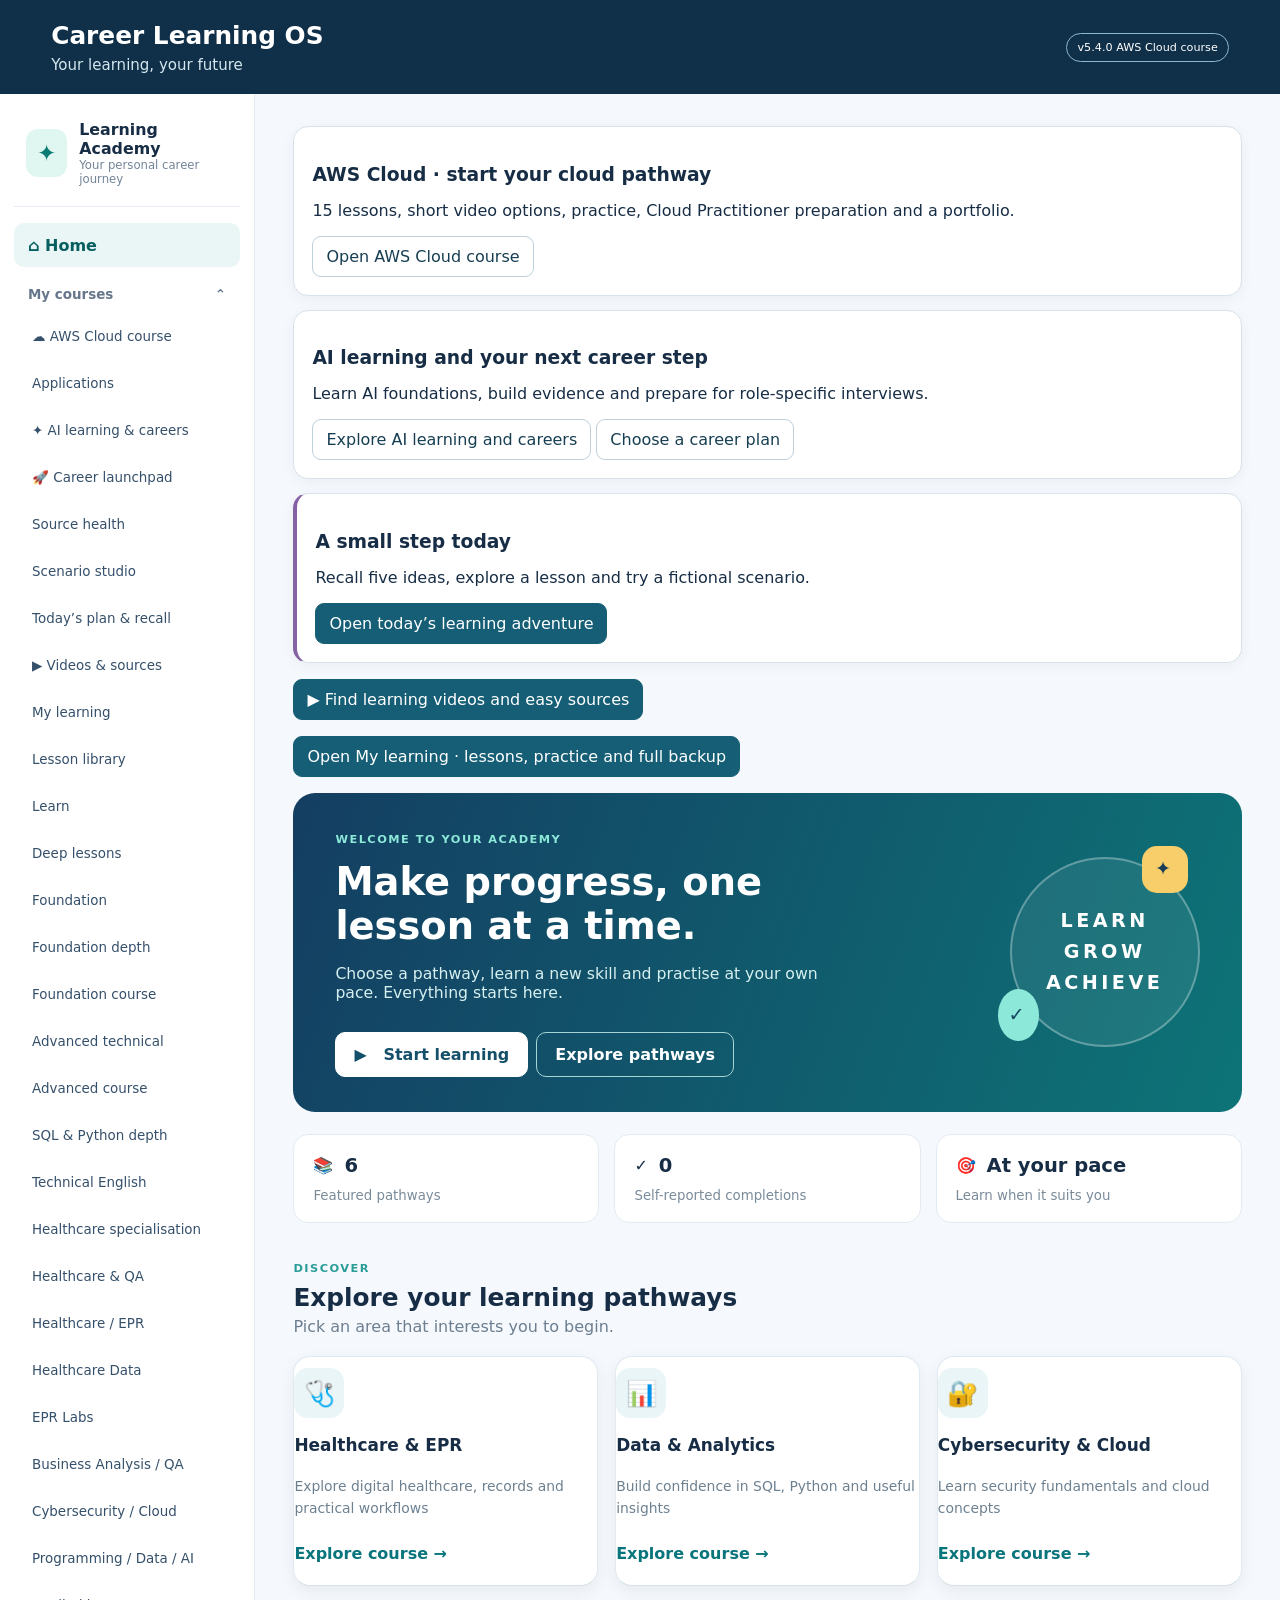
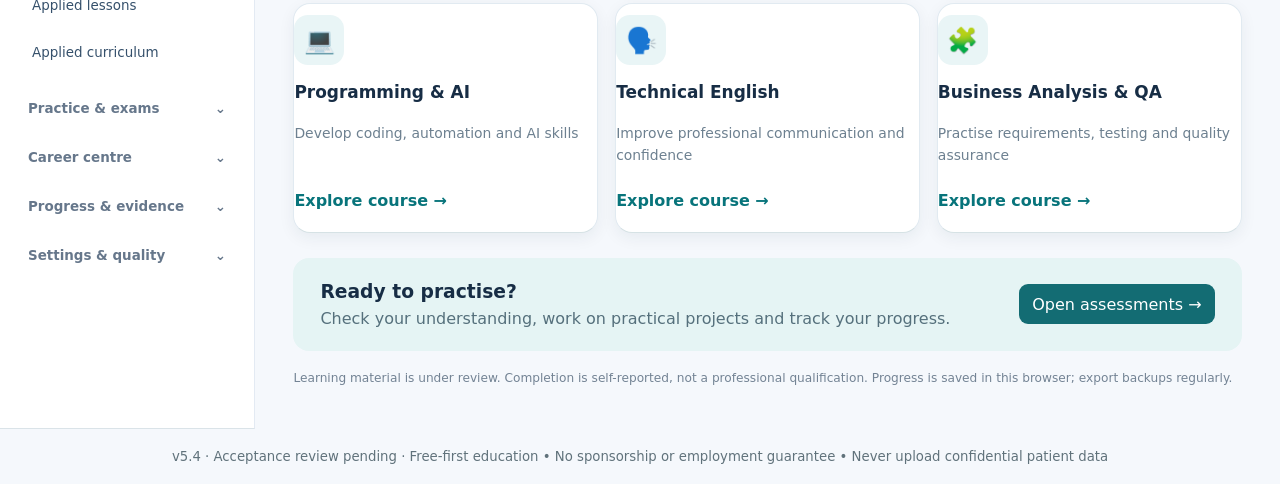
==== commit 6a15d5ae: "Add dedicated AWS Cloud foundation course and CLF-C02 preparation v5.4" ====
--- a/index.html
+++ b/index.html
@@ -1 +1 @@
-<!doctype html><html lang="en"><head><meta charset="utf-8"><meta name="viewport" content="width=device-width,initial-scale=1"><meta name="theme-color" content="#155e75"><meta name="description" content="Free offline-first career learning and self-assessment platform. Educational content is under review."><link rel="manifest" href="manifest.webmanifest"><link rel="stylesheet" href="style.css"><title>Career Learning OS</title><style>select,input,textarea{max-width:100%;box-sizing:border-box}#app{min-width:0;max-width:100%}#app *{overflow-wrap:anywhere}</style></head><body><a class="skip-link" href="#app">Skip to content</a><header><div><h1>Career Learning OS</h1><p>Learn • Practise • Master • Prepare for work</p></div><span class="tag">v5.3.0 career launchpad</span></header><nav aria-label="Main navigation"><button data-view="discovery-v23">Search & placement</button><button data-view="english-v23">Technical English</button><button data-view="technical-v27">Advanced technical v2.7</button><button data-view="specialisation-v26">Healthcare specialisation v2.6</button><button data-view="foundation-v25">Foundation depth v2.5</button><button data-view="depth-v24">SQL & Python depth</button><button data-view="resilience-v508">Resilience & privacy v5.0.8</button><button data-view="verification-v507">Verification v5.0.7</button><button data-view="assessment-v506">Assessment quality v5.0.6</button><button data-view="coverage-v505">Curriculum inventory v5.0.5</button><button data-view="advanced-v504">Advanced course v5.0.4</button><button data-view="healthcare-v503">Healthcare & QA v5.0.3</button><button data-view="foundation-v502">Foundation course v5.0.2</button><button data-view="curriculum-evidence-v501">Curriculum evidence</button><button data-view="completion-v50">v5.0 Acceptance gates</button><button data-view="device-v5024">Device checks v5.0.25</button><button data-view="device-v5025">Device Evidence v5.0.25</button><button data-view="learn" class="active">Learn</button><button data-view="deep">Deep lessons</button><button data-view="foundation">Foundation v0.5</button><button data-view="epr">Healthcare / EPR</button><button data-view="data-analyst">Healthcare Data</button><button data-view="epr-lab">EPR Labs</button><button data-view="ba-qa">Business Analysis / QA</button><button data-view="security-cloud">Cybersecurity / Cloud</button><button data-view="dev-data-ai">Programming / Data / AI</button><button data-view="mastery-v11">Mastery v1.1</button><button data-view="pathway-v20">Structured pathway</button><button data-view="careers">Careers</button><button data-view="audit">Checker</button><button data-view="projects-v34">Practical projects v3.4</button><button data-view="mastery-v33">Mastery & revision v3.3</button><button data-view="assessment-v32">Assessments v3.2</button><button data-view="curriculum-v31">Applied curriculum v3.1</button><button data-view="readiness-v30">Release readiness v3.0</button><button data-view="recovery-v29">Recovery & privacy v2.9</button><button data-view="reliability-v28">Reliability lab v2.8</button><button data-view="final-qa">Release QA</button><button data-view="coverage-v22">Coverage & gaps</button><button data-view="career">Career centre</button><button data-view="settings">Backup</button><button data-view="evidence-v509">Content evidence v5.0.9</button><button data-view="remediation-v5010">Applied lessons v5.0.10</button><button data-view="pathways-v5013">Career pathways v5.0.13</button><button data-view="mastery-v5012">Project mastery v5.0.12</button><button data-view="practice-v5011">Practical skills v5.0.11</button></nav><main id="app" tabindex="-1" aria-live="polite"></main><footer><span id="app-build">v5.3 · Acceptance review pending</span> · Free-first education • No sponsorship or employment guarantee • Never upload confidential patient data</footer><script src="data.js"></script><script src="topics-extra.js"></script><script src="roadmaps.js"></script><script src="deep-lessons.js"></script><script src="foundation-v4.js"></script><script src="quiz-engine-v5017.js"></script><script src="app.js"></script><script src="mastery-v5.js"></script><script src="mastery-v5-ui.js"></script><script src="epr-v6.js"></script><script src="epr-v6-ui.js"></script><script src="career-v7-data.js"></script><script src="career-v7-ui.js"></script><script src="career-v8-data.js"></script><script src="career-v8-ui.js"></script><script src="career-v9-data.js"></script><script src="career-v9-ui.js"></script><script src="career-v10-data.js"></script><script src="career-v10-ui.js"></script><script src="mastery-v11-data.js"></script><script src="mastery-v11-ui.js"></script><script src="review-v12-data.js"></script><script src="review-v12-ui.js"></script><script>window.CLOS.milestones=[];</script><script src="milestone-13.js"></script><script src="milestone-14.js"></script><script src="milestone-15.js"></script><script src="milestone-16.js"></script><script src="milestone-17.js"></script><script src="milestone-18.js"></script><script src="milestone-19.js"></script><script src="milestone-20.js"></script><script src="milestones-engine.js"></script><script src="release-qa.js"></script><script src="coverage-v22.js"></script><script src="features-v23.js"></script><script src="depth-v24-data.js"></script><script src="depth-v24-ui.js"></script><script src="foundation-v25-data.js"></script><script src="foundation-v25-ui.js"></script><script src="specialisation-v26-data.js"></script><script src="specialisation-v26-ui.js"></script><script src="technical-v27-data.js"></script><script src="technical-v27-ui.js"></script><script src="reliability-v28.js"></script><script src="recovery-v29.js"></script><script src="readiness-v30.js"></script><script src="curriculum-v31-data.js"></script><script src="curriculum-v31-ui.js"></script><script src="assessment-v32.js"></script><script src="mastery-v33.js"></script><script src="projects-v34.js"></script><script src="completion-v50.js"></script><script src="curriculum-evidence-v501.js"></script><script src="foundation-course-v502-data.js"></script><script src="foundation-course-v502-ui.js"></script><script src="healthcare-v503-data.js"></script><script src="healthcare-v503-ui.js"></script><script src="advanced-v504-data.js"></script><script src="advanced-v504-ui.js"></script><script src="coverage-v505.js"></script><script src="assessment-v506.js"></script><script src="verification-v507.js"></script><script src="resilience-v508.js"></script><script src="evidence-v509.js"></script><script src="remediation-v5010-data.js"></script><script src="remediation-v5010-ui.js"></script><script src="practice-v5011-data.js"></script><script src="practice-v5011-ui.js"></script><script src="mastery-v5012-data.js"></script><script src="mastery-v5012-ui.js"></script><script src="pathways-v5013-data.js"></script><script src="pathways-v5013-ui.js"></script><script src="device-diagnostics-v5024.js"></script><script src="device-evidence-v5025.js"></script><script src="academy-redesign-v5026.js"></script><script src="academy-core-v51.js"></script><script src="academy-workspace-v51.js"></script><script src="learning-resources-v511-data.js"></script><script src="learning-resources-v511-ui.js"></script><script src="learning-coach-v52-core.js"></script><script src="learning-coach-v52-data.js"></script><script src="source-health-v52-data.js"></script><script src="learning-coach-v52-ui.js"></script><script src="short-learning-v53-data.js"></script><script src="career-launch-v53-data.js"></script><script src="short-learning-v53-ui.js"></script><script src="career-launch-v53-ui.js"></script></body></html>
+<!doctype html><html lang="en"><head><meta charset="utf-8"><meta name="viewport" content="width=device-width,initial-scale=1"><meta name="theme-color" content="#155e75"><meta name="description" content="Free offline-first career learning and self-assessment platform. Educational content is under review."><link rel="manifest" href="manifest.webmanifest"><link rel="stylesheet" href="style.css"><title>Career Learning OS</title><style>select,input,textarea{max-width:100%;box-sizing:border-box}#app{min-width:0;max-width:100%}#app *{overflow-wrap:anywhere}</style></head><body><a class="skip-link" href="#app">Skip to content</a><header><div><h1>Career Learning OS</h1><p>Learn • Practise • Master • Prepare for work</p></div><span class="tag">v5.4.0 AWS Cloud course</span></header><nav aria-label="Main navigation"><button data-view="discovery-v23">Search & placement</button><button data-view="english-v23">Technical English</button><button data-view="technical-v27">Advanced technical v2.7</button><button data-view="specialisation-v26">Healthcare specialisation v2.6</button><button data-view="foundation-v25">Foundation depth v2.5</button><button data-view="depth-v24">SQL & Python depth</button><button data-view="resilience-v508">Resilience & privacy v5.0.8</button><button data-view="verification-v507">Verification v5.0.7</button><button data-view="assessment-v506">Assessment quality v5.0.6</button><button data-view="coverage-v505">Curriculum inventory v5.0.5</button><button data-view="advanced-v504">Advanced course v5.0.4</button><button data-view="healthcare-v503">Healthcare & QA v5.0.3</button><button data-view="foundation-v502">Foundation course v5.0.2</button><button data-view="curriculum-evidence-v501">Curriculum evidence</button><button data-view="completion-v50">v5.0 Acceptance gates</button><button data-view="device-v5024">Device checks v5.0.25</button><button data-view="device-v5025">Device Evidence v5.0.25</button><button data-view="learn" class="active">Learn</button><button data-view="deep">Deep lessons</button><button data-view="foundation">Foundation v0.5</button><button data-view="epr">Healthcare / EPR</button><button data-view="data-analyst">Healthcare Data</button><button data-view="epr-lab">EPR Labs</button><button data-view="ba-qa">Business Analysis / QA</button><button data-view="security-cloud">Cybersecurity / Cloud</button><button data-view="dev-data-ai">Programming / Data / AI</button><button data-view="mastery-v11">Mastery v1.1</button><button data-view="pathway-v20">Structured pathway</button><button data-view="careers">Careers</button><button data-view="audit">Checker</button><button data-view="projects-v34">Practical projects v3.4</button><button data-view="mastery-v33">Mastery & revision v3.3</button><button data-view="assessment-v32">Assessments v3.2</button><button data-view="curriculum-v31">Applied curriculum v3.1</button><button data-view="readiness-v30">Release readiness v3.0</button><button data-view="recovery-v29">Recovery & privacy v2.9</button><button data-view="reliability-v28">Reliability lab v2.8</button><button data-view="final-qa">Release QA</button><button data-view="coverage-v22">Coverage & gaps</button><button data-view="career">Career centre</button><button data-view="settings">Backup</button><button data-view="evidence-v509">Content evidence v5.0.9</button><button data-view="remediation-v5010">Applied lessons v5.0.10</button><button data-view="pathways-v5013">Career pathways v5.0.13</button><button data-view="mastery-v5012">Project mastery v5.0.12</button><button data-view="practice-v5011">Practical skills v5.0.11</button></nav><main id="app" tabindex="-1" aria-live="polite"></main><footer><span id="app-build">v5.4 · Acceptance review pending</span> · Free-first education • No sponsorship or employment guarantee • Never upload confidential patient data</footer><script src="data.js"></script><script src="topics-extra.js"></script><script src="roadmaps.js"></script><script src="deep-lessons.js"></script><script src="foundation-v4.js"></script><script src="quiz-engine-v5017.js"></script><script src="app.js"></script><script src="mastery-v5.js"></script><script src="mastery-v5-ui.js"></script><script src="epr-v6.js"></script><script src="epr-v6-ui.js"></script><script src="career-v7-data.js"></script><script src="career-v7-ui.js"></script><script src="career-v8-data.js"></script><script src="career-v8-ui.js"></script><script src="career-v9-data.js"></script><script src="career-v9-ui.js"></script><script src="career-v10-data.js"></script><script src="career-v10-ui.js"></script><script src="mastery-v11-data.js"></script><script src="mastery-v11-ui.js"></script><script src="review-v12-data.js"></script><script src="review-v12-ui.js"></script><script>window.CLOS.milestones=[];</script><script src="milestone-13.js"></script><script src="milestone-14.js"></script><script src="milestone-15.js"></script><script src="milestone-16.js"></script><script src="milestone-17.js"></script><script src="milestone-18.js"></script><script src="milestone-19.js"></script><script src="milestone-20.js"></script><script src="milestones-engine.js"></script><script src="release-qa.js"></script><script src="coverage-v22.js"></script><script src="features-v23.js"></script><script src="depth-v24-data.js"></script><script src="depth-v24-ui.js"></script><script src="foundation-v25-data.js"></script><script src="foundation-v25-ui.js"></script><script src="specialisation-v26-data.js"></script><script src="specialisation-v26-ui.js"></script><script src="technical-v27-data.js"></script><script src="technical-v27-ui.js"></script><script src="reliability-v28.js"></script><script src="recovery-v29.js"></script><script src="readiness-v30.js"></script><script src="curriculum-v31-data.js"></script><script src="curriculum-v31-ui.js"></script><script src="assessment-v32.js"></script><script src="mastery-v33.js"></script><script src="projects-v34.js"></script><script src="completion-v50.js"></script><script src="curriculum-evidence-v501.js"></script><script src="foundation-course-v502-data.js"></script><script src="foundation-course-v502-ui.js"></script><script src="healthcare-v503-data.js"></script><script src="healthcare-v503-ui.js"></script><script src="advanced-v504-data.js"></script><script src="advanced-v504-ui.js"></script><script src="coverage-v505.js"></script><script src="assessment-v506.js"></script><script src="verification-v507.js"></script><script src="resilience-v508.js"></script><script src="evidence-v509.js"></script><script src="remediation-v5010-data.js"></script><script src="remediation-v5010-ui.js"></script><script src="practice-v5011-data.js"></script><script src="practice-v5011-ui.js"></script><script src="mastery-v5012-data.js"></script><script src="mastery-v5012-ui.js"></script><script src="pathways-v5013-data.js"></script><script src="pathways-v5013-ui.js"></script><script src="device-diagnostics-v5024.js"></script><script src="device-evidence-v5025.js"></script><script src="academy-redesign-v5026.js"></script><script src="academy-core-v51.js"></script><script src="academy-workspace-v51.js"></script><script src="learning-resources-v511-data.js"></script><script src="learning-resources-v511-ui.js"></script><script src="learning-coach-v52-core.js"></script><script src="learning-coach-v52-data.js"></script><script src="source-health-v52-data.js"></script><script src="learning-coach-v52-ui.js"></script><script src="short-learning-v53-data.js"></script><script src="career-launch-v53-data.js"></script><script src="short-learning-v53-ui.js"></script><script src="career-launch-v53-ui.js"></script><script src="aws-course-v54-data.js"></script><script src="aws-course-v54-ui.js"></script></body></html>
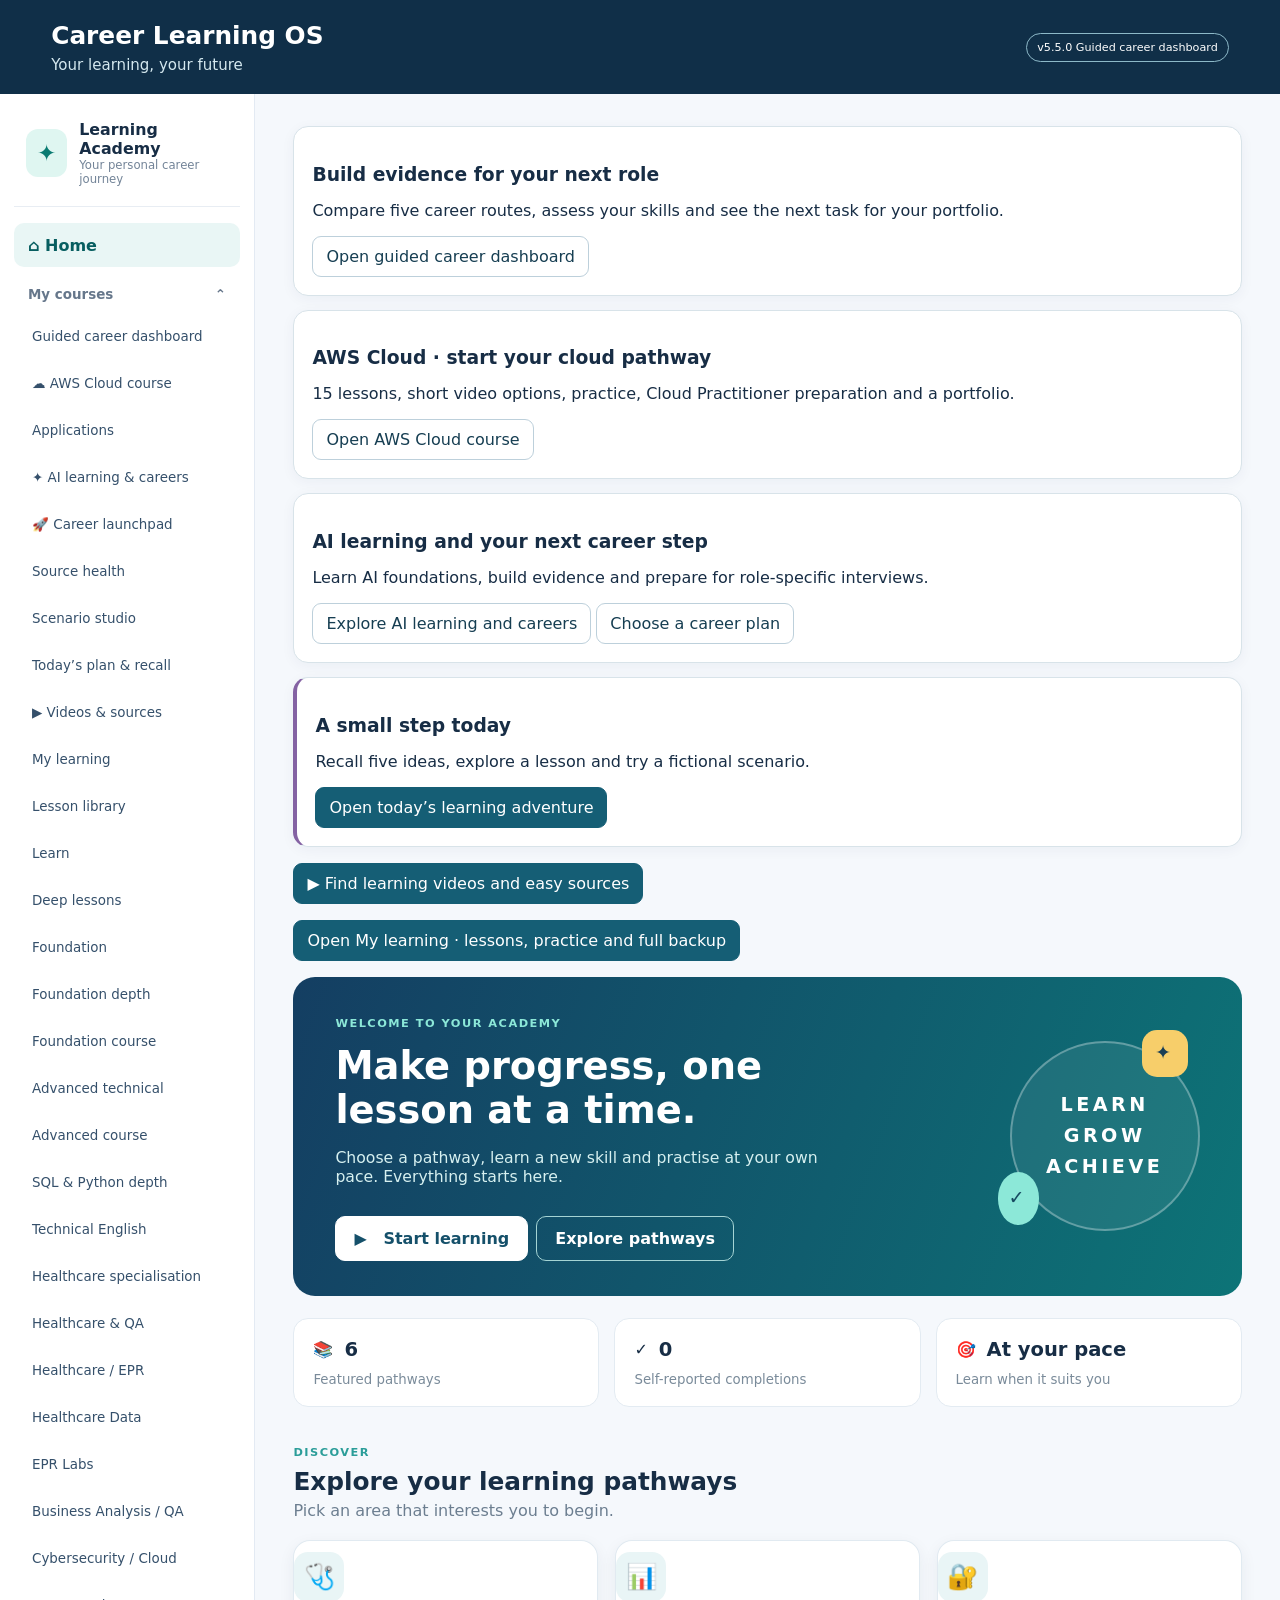
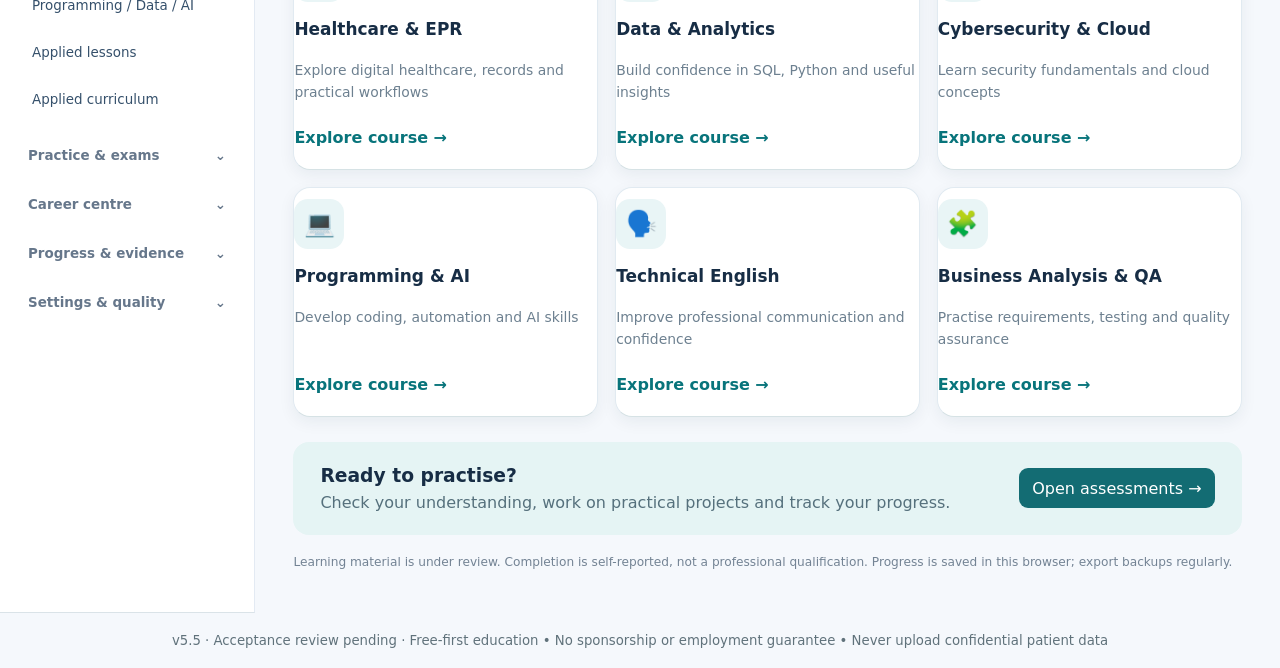
==== commit 9d12edf7: "Add guided career dashboard and pre-publish verification" ====
--- a/index.html
+++ b/index.html
@@ -1 +1 @@
-<!doctype html><html lang="en"><head><meta charset="utf-8"><meta name="viewport" content="width=device-width,initial-scale=1"><meta name="theme-color" content="#155e75"><meta name="description" content="Free offline-first career learning and self-assessment platform. Educational content is under review."><link rel="manifest" href="manifest.webmanifest"><link rel="stylesheet" href="style.css"><title>Career Learning OS</title><style>select,input,textarea{max-width:100%;box-sizing:border-box}#app{min-width:0;max-width:100%}#app *{overflow-wrap:anywhere}</style></head><body><a class="skip-link" href="#app">Skip to content</a><header><div><h1>Career Learning OS</h1><p>Learn • Practise • Master • Prepare for work</p></div><span class="tag">v5.4.0 AWS Cloud course</span></header><nav aria-label="Main navigation"><button data-view="discovery-v23">Search & placement</button><button data-view="english-v23">Technical English</button><button data-view="technical-v27">Advanced technical v2.7</button><button data-view="specialisation-v26">Healthcare specialisation v2.6</button><button data-view="foundation-v25">Foundation depth v2.5</button><button data-view="depth-v24">SQL & Python depth</button><button data-view="resilience-v508">Resilience & privacy v5.0.8</button><button data-view="verification-v507">Verification v5.0.7</button><button data-view="assessment-v506">Assessment quality v5.0.6</button><button data-view="coverage-v505">Curriculum inventory v5.0.5</button><button data-view="advanced-v504">Advanced course v5.0.4</button><button data-view="healthcare-v503">Healthcare & QA v5.0.3</button><button data-view="foundation-v502">Foundation course v5.0.2</button><button data-view="curriculum-evidence-v501">Curriculum evidence</button><button data-view="completion-v50">v5.0 Acceptance gates</button><button data-view="device-v5024">Device checks v5.0.25</button><button data-view="device-v5025">Device Evidence v5.0.25</button><button data-view="learn" class="active">Learn</button><button data-view="deep">Deep lessons</button><button data-view="foundation">Foundation v0.5</button><button data-view="epr">Healthcare / EPR</button><button data-view="data-analyst">Healthcare Data</button><button data-view="epr-lab">EPR Labs</button><button data-view="ba-qa">Business Analysis / QA</button><button data-view="security-cloud">Cybersecurity / Cloud</button><button data-view="dev-data-ai">Programming / Data / AI</button><button data-view="mastery-v11">Mastery v1.1</button><button data-view="pathway-v20">Structured pathway</button><button data-view="careers">Careers</button><button data-view="audit">Checker</button><button data-view="projects-v34">Practical projects v3.4</button><button data-view="mastery-v33">Mastery & revision v3.3</button><button data-view="assessment-v32">Assessments v3.2</button><button data-view="curriculum-v31">Applied curriculum v3.1</button><button data-view="readiness-v30">Release readiness v3.0</button><button data-view="recovery-v29">Recovery & privacy v2.9</button><button data-view="reliability-v28">Reliability lab v2.8</button><button data-view="final-qa">Release QA</button><button data-view="coverage-v22">Coverage & gaps</button><button data-view="career">Career centre</button><button data-view="settings">Backup</button><button data-view="evidence-v509">Content evidence v5.0.9</button><button data-view="remediation-v5010">Applied lessons v5.0.10</button><button data-view="pathways-v5013">Career pathways v5.0.13</button><button data-view="mastery-v5012">Project mastery v5.0.12</button><button data-view="practice-v5011">Practical skills v5.0.11</button></nav><main id="app" tabindex="-1" aria-live="polite"></main><footer><span id="app-build">v5.4 · Acceptance review pending</span> · Free-first education • No sponsorship or employment guarantee • Never upload confidential patient data</footer><script src="data.js"></script><script src="topics-extra.js"></script><script src="roadmaps.js"></script><script src="deep-lessons.js"></script><script src="foundation-v4.js"></script><script src="quiz-engine-v5017.js"></script><script src="app.js"></script><script src="mastery-v5.js"></script><script src="mastery-v5-ui.js"></script><script src="epr-v6.js"></script><script src="epr-v6-ui.js"></script><script src="career-v7-data.js"></script><script src="career-v7-ui.js"></script><script src="career-v8-data.js"></script><script src="career-v8-ui.js"></script><script src="career-v9-data.js"></script><script src="career-v9-ui.js"></script><script src="career-v10-data.js"></script><script src="career-v10-ui.js"></script><script src="mastery-v11-data.js"></script><script src="mastery-v11-ui.js"></script><script src="review-v12-data.js"></script><script src="review-v12-ui.js"></script><script>window.CLOS.milestones=[];</script><script src="milestone-13.js"></script><script src="milestone-14.js"></script><script src="milestone-15.js"></script><script src="milestone-16.js"></script><script src="milestone-17.js"></script><script src="milestone-18.js"></script><script src="milestone-19.js"></script><script src="milestone-20.js"></script><script src="milestones-engine.js"></script><script src="release-qa.js"></script><script src="coverage-v22.js"></script><script src="features-v23.js"></script><script src="depth-v24-data.js"></script><script src="depth-v24-ui.js"></script><script src="foundation-v25-data.js"></script><script src="foundation-v25-ui.js"></script><script src="specialisation-v26-data.js"></script><script src="specialisation-v26-ui.js"></script><script src="technical-v27-data.js"></script><script src="technical-v27-ui.js"></script><script src="reliability-v28.js"></script><script src="recovery-v29.js"></script><script src="readiness-v30.js"></script><script src="curriculum-v31-data.js"></script><script src="curriculum-v31-ui.js"></script><script src="assessment-v32.js"></script><script src="mastery-v33.js"></script><script src="projects-v34.js"></script><script src="completion-v50.js"></script><script src="curriculum-evidence-v501.js"></script><script src="foundation-course-v502-data.js"></script><script src="foundation-course-v502-ui.js"></script><script src="healthcare-v503-data.js"></script><script src="healthcare-v503-ui.js"></script><script src="advanced-v504-data.js"></script><script src="advanced-v504-ui.js"></script><script src="coverage-v505.js"></script><script src="assessment-v506.js"></script><script src="verification-v507.js"></script><script src="resilience-v508.js"></script><script src="evidence-v509.js"></script><script src="remediation-v5010-data.js"></script><script src="remediation-v5010-ui.js"></script><script src="practice-v5011-data.js"></script><script src="practice-v5011-ui.js"></script><script src="mastery-v5012-data.js"></script><script src="mastery-v5012-ui.js"></script><script src="pathways-v5013-data.js"></script><script src="pathways-v5013-ui.js"></script><script src="device-diagnostics-v5024.js"></script><script src="device-evidence-v5025.js"></script><script src="academy-redesign-v5026.js"></script><script src="academy-core-v51.js"></script><script src="academy-workspace-v51.js"></script><script src="learning-resources-v511-data.js"></script><script src="learning-resources-v511-ui.js"></script><script src="learning-coach-v52-core.js"></script><script src="learning-coach-v52-data.js"></script><script src="source-health-v52-data.js"></script><script src="learning-coach-v52-ui.js"></script><script src="short-learning-v53-data.js"></script><script src="career-launch-v53-data.js"></script><script src="short-learning-v53-ui.js"></script><script src="career-launch-v53-ui.js"></script><script src="aws-course-v54-data.js"></script><script src="aws-course-v54-ui.js"></script></body></html>
+<!doctype html><html lang="en"><head><meta charset="utf-8"><meta name="viewport" content="width=device-width,initial-scale=1"><meta name="theme-color" content="#155e75"><meta name="description" content="Free offline-first career learning and self-assessment platform. Educational content is under review."><link rel="manifest" href="manifest.webmanifest"><link rel="stylesheet" href="style.css"><title>Career Learning OS</title><style>select,input,textarea{max-width:100%;box-sizing:border-box}#app{min-width:0;max-width:100%}#app *{overflow-wrap:anywhere}</style></head><body><a class="skip-link" href="#app">Skip to content</a><header><div><h1>Career Learning OS</h1><p>Learn • Practise • Master • Prepare for work</p></div><span class="tag">v5.5.0 Guided career dashboard</span></header><nav aria-label="Main navigation"><button data-view="discovery-v23">Search & placement</button><button data-view="english-v23">Technical English</button><button data-view="technical-v27">Advanced technical v2.7</button><button data-view="specialisation-v26">Healthcare specialisation v2.6</button><button data-view="foundation-v25">Foundation depth v2.5</button><button data-view="depth-v24">SQL & Python depth</button><button data-view="resilience-v508">Resilience & privacy v5.0.8</button><button data-view="verification-v507">Verification v5.0.7</button><button data-view="assessment-v506">Assessment quality v5.0.6</button><button data-view="coverage-v505">Curriculum inventory v5.0.5</button><button data-view="advanced-v504">Advanced course v5.0.4</button><button data-view="healthcare-v503">Healthcare & QA v5.0.3</button><button data-view="foundation-v502">Foundation course v5.0.2</button><button data-view="curriculum-evidence-v501">Curriculum evidence</button><button data-view="completion-v50">v5.0 Acceptance gates</button><button data-view="device-v5024">Device checks v5.0.25</button><button data-view="device-v5025">Device Evidence v5.0.25</button><button data-view="learn" class="active">Learn</button><button data-view="deep">Deep lessons</button><button data-view="foundation">Foundation v0.5</button><button data-view="epr">Healthcare / EPR</button><button data-view="data-analyst">Healthcare Data</button><button data-view="epr-lab">EPR Labs</button><button data-view="ba-qa">Business Analysis / QA</button><button data-view="security-cloud">Cybersecurity / Cloud</button><button data-view="dev-data-ai">Programming / Data / AI</button><button data-view="mastery-v11">Mastery v1.1</button><button data-view="pathway-v20">Structured pathway</button><button data-view="careers">Careers</button><button data-view="audit">Checker</button><button data-view="projects-v34">Practical projects v3.4</button><button data-view="mastery-v33">Mastery & revision v3.3</button><button data-view="assessment-v32">Assessments v3.2</button><button data-view="curriculum-v31">Applied curriculum v3.1</button><button data-view="readiness-v30">Release readiness v3.0</button><button data-view="recovery-v29">Recovery & privacy v2.9</button><button data-view="reliability-v28">Reliability lab v2.8</button><button data-view="final-qa">Release QA</button><button data-view="coverage-v22">Coverage & gaps</button><button data-view="career">Career centre</button><button data-view="settings">Backup</button><button data-view="evidence-v509">Content evidence v5.0.9</button><button data-view="remediation-v5010">Applied lessons v5.0.10</button><button data-view="pathways-v5013">Career pathways v5.0.13</button><button data-view="mastery-v5012">Project mastery v5.0.12</button><button data-view="practice-v5011">Practical skills v5.0.11</button></nav><main id="app" tabindex="-1" aria-live="polite"></main><footer><span id="app-build">v5.5 · Acceptance review pending</span> · Free-first education • No sponsorship or employment guarantee • Never upload confidential patient data</footer><script src="data.js"></script><script src="topics-extra.js"></script><script src="roadmaps.js"></script><script src="deep-lessons.js"></script><script src="foundation-v4.js"></script><script src="quiz-engine-v5017.js"></script><script src="app.js"></script><script src="mastery-v5.js"></script><script src="mastery-v5-ui.js"></script><script src="epr-v6.js"></script><script src="epr-v6-ui.js"></script><script src="career-v7-data.js"></script><script src="career-v7-ui.js"></script><script src="career-v8-data.js"></script><script src="career-v8-ui.js"></script><script src="career-v9-data.js"></script><script src="career-v9-ui.js"></script><script src="career-v10-data.js"></script><script src="career-v10-ui.js"></script><script src="mastery-v11-data.js"></script><script src="mastery-v11-ui.js"></script><script src="review-v12-data.js"></script><script src="review-v12-ui.js"></script><script>window.CLOS.milestones=[];</script><script src="milestone-13.js"></script><script src="milestone-14.js"></script><script src="milestone-15.js"></script><script src="milestone-16.js"></script><script src="milestone-17.js"></script><script src="milestone-18.js"></script><script src="milestone-19.js"></script><script src="milestone-20.js"></script><script src="milestones-engine.js"></script><script src="release-qa.js"></script><script src="coverage-v22.js"></script><script src="features-v23.js"></script><script src="depth-v24-data.js"></script><script src="depth-v24-ui.js"></script><script src="foundation-v25-data.js"></script><script src="foundation-v25-ui.js"></script><script src="specialisation-v26-data.js"></script><script src="specialisation-v26-ui.js"></script><script src="technical-v27-data.js"></script><script src="technical-v27-ui.js"></script><script src="reliability-v28.js"></script><script src="recovery-v29.js"></script><script src="readiness-v30.js"></script><script src="curriculum-v31-data.js"></script><script src="curriculum-v31-ui.js"></script><script src="assessment-v32.js"></script><script src="mastery-v33.js"></script><script src="projects-v34.js"></script><script src="completion-v50.js"></script><script src="curriculum-evidence-v501.js"></script><script src="foundation-course-v502-data.js"></script><script src="foundation-course-v502-ui.js"></script><script src="healthcare-v503-data.js"></script><script src="healthcare-v503-ui.js"></script><script src="advanced-v504-data.js"></script><script src="advanced-v504-ui.js"></script><script src="coverage-v505.js"></script><script src="assessment-v506.js"></script><script src="verification-v507.js"></script><script src="resilience-v508.js"></script><script src="evidence-v509.js"></script><script src="remediation-v5010-data.js"></script><script src="remediation-v5010-ui.js"></script><script src="practice-v5011-data.js"></script><script src="practice-v5011-ui.js"></script><script src="mastery-v5012-data.js"></script><script src="mastery-v5012-ui.js"></script><script src="pathways-v5013-data.js"></script><script src="pathways-v5013-ui.js"></script><script src="device-diagnostics-v5024.js"></script><script src="device-evidence-v5025.js"></script><script src="academy-redesign-v5026.js"></script><script src="academy-core-v51.js"></script><script src="academy-workspace-v51.js"></script><script src="learning-resources-v511-data.js"></script><script src="learning-resources-v511-ui.js"></script><script src="learning-coach-v52-core.js"></script><script src="learning-coach-v52-data.js"></script><script src="source-health-v52-data.js"></script><script src="learning-coach-v52-ui.js"></script><script src="short-learning-v53-data.js"></script><script src="career-launch-v53-data.js"></script><script src="short-learning-v53-ui.js"></script><script src="career-launch-v53-ui.js"></script><script src="aws-course-v54-data.js"></script><script src="aws-course-v54-ui.js"></script><script src="career-guide-data.js"></script><script src="career-guide.js"></script></body></html>
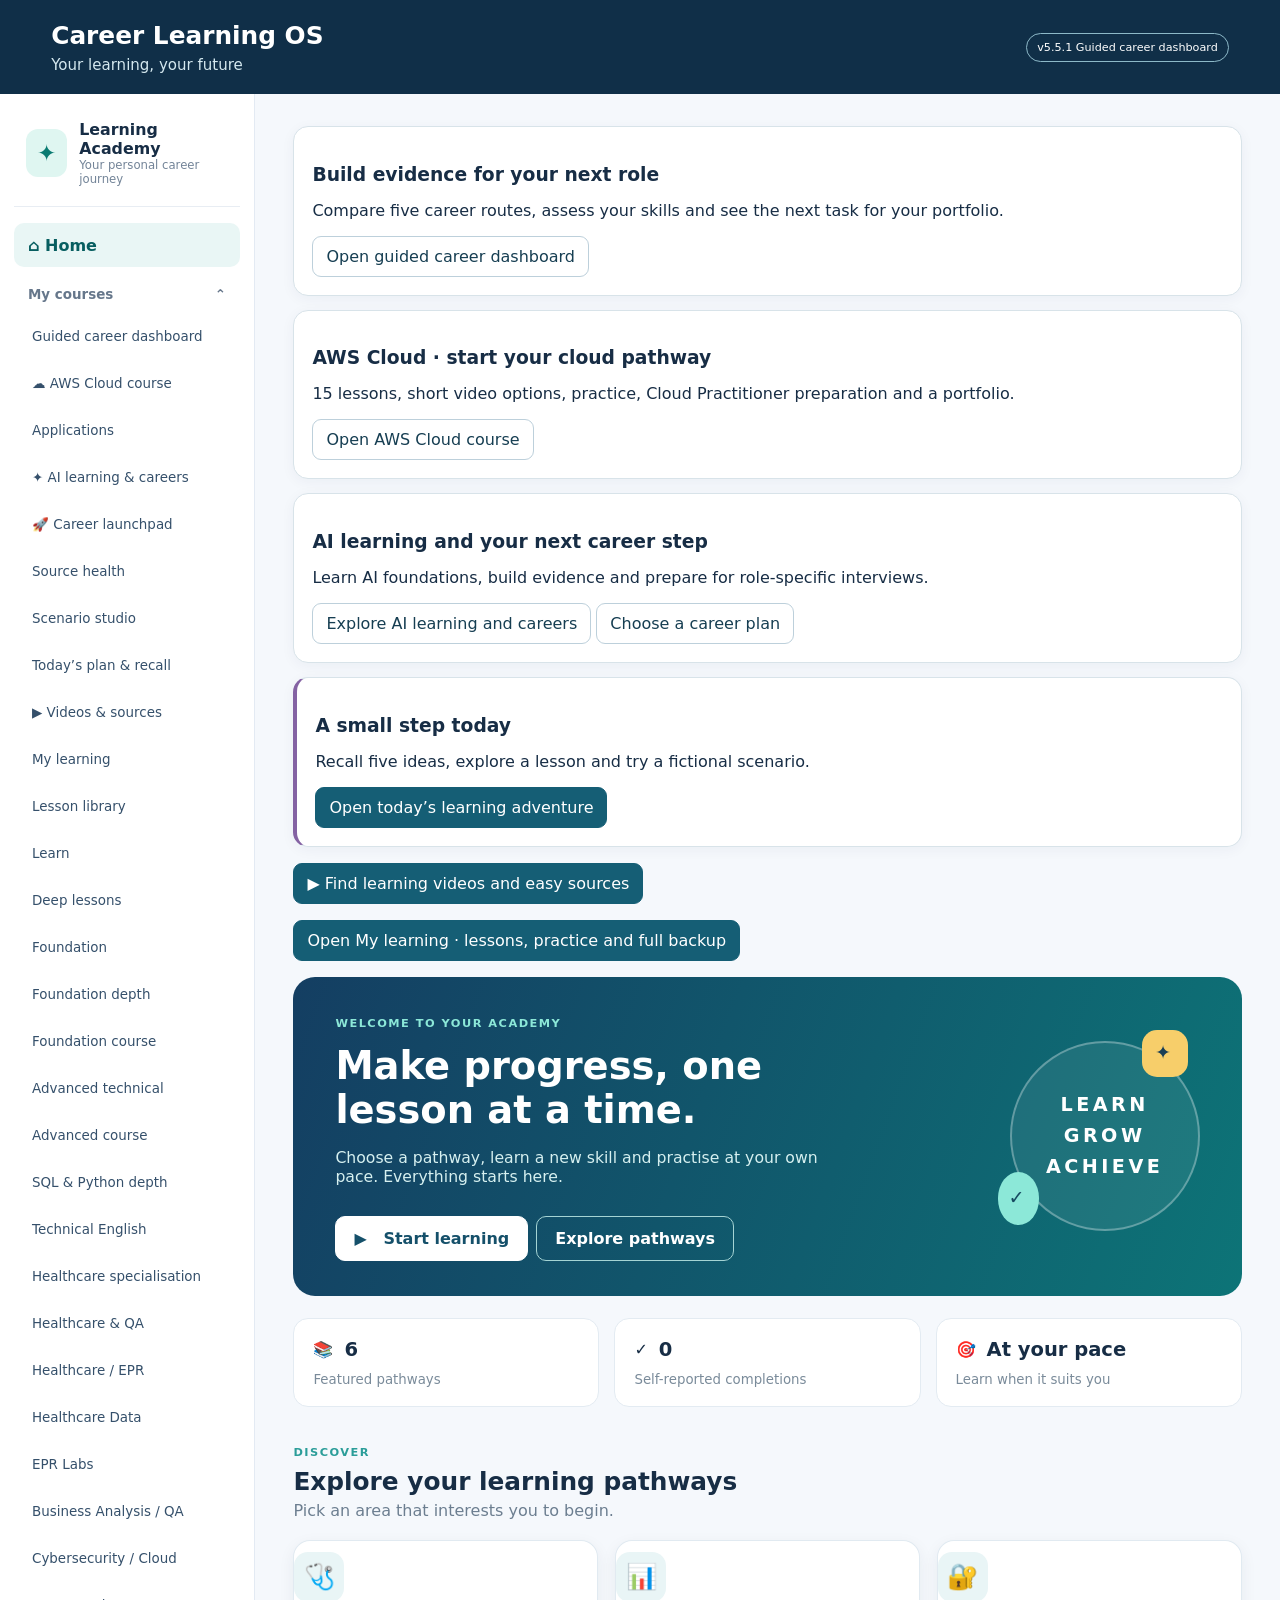
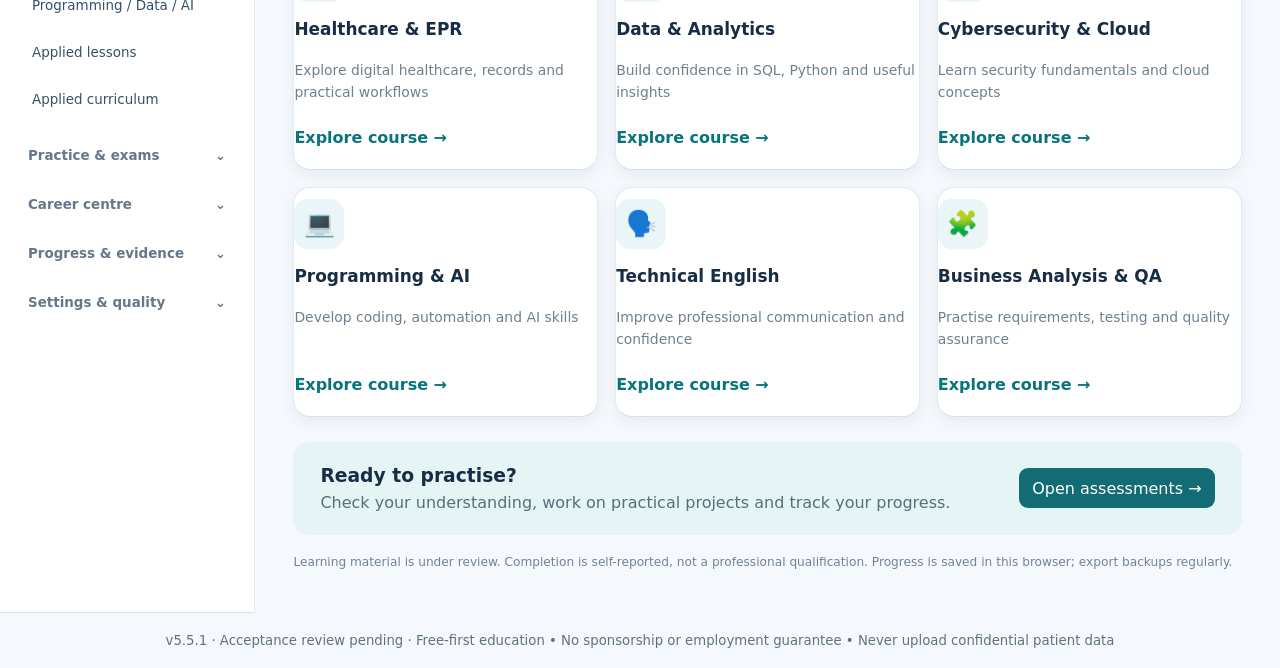
==== commit 54515640: "Compare vacancy skills and prepare iPhone web app release" ====
--- a/index.html
+++ b/index.html
@@ -1 +1 @@
-<!doctype html><html lang="en"><head><meta charset="utf-8"><meta name="viewport" content="width=device-width,initial-scale=1"><meta name="theme-color" content="#155e75"><meta name="description" content="Free offline-first career learning and self-assessment platform. Educational content is under review."><link rel="manifest" href="manifest.webmanifest"><link rel="stylesheet" href="style.css"><title>Career Learning OS</title><style>select,input,textarea{max-width:100%;box-sizing:border-box}#app{min-width:0;max-width:100%}#app *{overflow-wrap:anywhere}</style></head><body><a class="skip-link" href="#app">Skip to content</a><header><div><h1>Career Learning OS</h1><p>Learn • Practise • Master • Prepare for work</p></div><span class="tag">v5.5.0 Guided career dashboard</span></header><nav aria-label="Main navigation"><button data-view="discovery-v23">Search & placement</button><button data-view="english-v23">Technical English</button><button data-view="technical-v27">Advanced technical v2.7</button><button data-view="specialisation-v26">Healthcare specialisation v2.6</button><button data-view="foundation-v25">Foundation depth v2.5</button><button data-view="depth-v24">SQL & Python depth</button><button data-view="resilience-v508">Resilience & privacy v5.0.8</button><button data-view="verification-v507">Verification v5.0.7</button><button data-view="assessment-v506">Assessment quality v5.0.6</button><button data-view="coverage-v505">Curriculum inventory v5.0.5</button><button data-view="advanced-v504">Advanced course v5.0.4</button><button data-view="healthcare-v503">Healthcare & QA v5.0.3</button><button data-view="foundation-v502">Foundation course v5.0.2</button><button data-view="curriculum-evidence-v501">Curriculum evidence</button><button data-view="completion-v50">v5.0 Acceptance gates</button><button data-view="device-v5024">Device checks v5.0.25</button><button data-view="device-v5025">Device Evidence v5.0.25</button><button data-view="learn" class="active">Learn</button><button data-view="deep">Deep lessons</button><button data-view="foundation">Foundation v0.5</button><button data-view="epr">Healthcare / EPR</button><button data-view="data-analyst">Healthcare Data</button><button data-view="epr-lab">EPR Labs</button><button data-view="ba-qa">Business Analysis / QA</button><button data-view="security-cloud">Cybersecurity / Cloud</button><button data-view="dev-data-ai">Programming / Data / AI</button><button data-view="mastery-v11">Mastery v1.1</button><button data-view="pathway-v20">Structured pathway</button><button data-view="careers">Careers</button><button data-view="audit">Checker</button><button data-view="projects-v34">Practical projects v3.4</button><button data-view="mastery-v33">Mastery & revision v3.3</button><button data-view="assessment-v32">Assessments v3.2</button><button data-view="curriculum-v31">Applied curriculum v3.1</button><button data-view="readiness-v30">Release readiness v3.0</button><button data-view="recovery-v29">Recovery & privacy v2.9</button><button data-view="reliability-v28">Reliability lab v2.8</button><button data-view="final-qa">Release QA</button><button data-view="coverage-v22">Coverage & gaps</button><button data-view="career">Career centre</button><button data-view="settings">Backup</button><button data-view="evidence-v509">Content evidence v5.0.9</button><button data-view="remediation-v5010">Applied lessons v5.0.10</button><button data-view="pathways-v5013">Career pathways v5.0.13</button><button data-view="mastery-v5012">Project mastery v5.0.12</button><button data-view="practice-v5011">Practical skills v5.0.11</button></nav><main id="app" tabindex="-1" aria-live="polite"></main><footer><span id="app-build">v5.5 · Acceptance review pending</span> · Free-first education • No sponsorship or employment guarantee • Never upload confidential patient data</footer><script src="data.js"></script><script src="topics-extra.js"></script><script src="roadmaps.js"></script><script src="deep-lessons.js"></script><script src="foundation-v4.js"></script><script src="quiz-engine-v5017.js"></script><script src="app.js"></script><script src="mastery-v5.js"></script><script src="mastery-v5-ui.js"></script><script src="epr-v6.js"></script><script src="epr-v6-ui.js"></script><script src="career-v7-data.js"></script><script src="career-v7-ui.js"></script><script src="career-v8-data.js"></script><script src="career-v8-ui.js"></script><script src="career-v9-data.js"></script><script src="career-v9-ui.js"></script><script src="career-v10-data.js"></script><script src="career-v10-ui.js"></script><script src="mastery-v11-data.js"></script><script src="mastery-v11-ui.js"></script><script src="review-v12-data.js"></script><script src="review-v12-ui.js"></script><script>window.CLOS.milestones=[];</script><script src="milestone-13.js"></script><script src="milestone-14.js"></script><script src="milestone-15.js"></script><script src="milestone-16.js"></script><script src="milestone-17.js"></script><script src="milestone-18.js"></script><script src="milestone-19.js"></script><script src="milestone-20.js"></script><script src="milestones-engine.js"></script><script src="release-qa.js"></script><script src="coverage-v22.js"></script><script src="features-v23.js"></script><script src="depth-v24-data.js"></script><script src="depth-v24-ui.js"></script><script src="foundation-v25-data.js"></script><script src="foundation-v25-ui.js"></script><script src="specialisation-v26-data.js"></script><script src="specialisation-v26-ui.js"></script><script src="technical-v27-data.js"></script><script src="technical-v27-ui.js"></script><script src="reliability-v28.js"></script><script src="recovery-v29.js"></script><script src="readiness-v30.js"></script><script src="curriculum-v31-data.js"></script><script src="curriculum-v31-ui.js"></script><script src="assessment-v32.js"></script><script src="mastery-v33.js"></script><script src="projects-v34.js"></script><script src="completion-v50.js"></script><script src="curriculum-evidence-v501.js"></script><script src="foundation-course-v502-data.js"></script><script src="foundation-course-v502-ui.js"></script><script src="healthcare-v503-data.js"></script><script src="healthcare-v503-ui.js"></script><script src="advanced-v504-data.js"></script><script src="advanced-v504-ui.js"></script><script src="coverage-v505.js"></script><script src="assessment-v506.js"></script><script src="verification-v507.js"></script><script src="resilience-v508.js"></script><script src="evidence-v509.js"></script><script src="remediation-v5010-data.js"></script><script src="remediation-v5010-ui.js"></script><script src="practice-v5011-data.js"></script><script src="practice-v5011-ui.js"></script><script src="mastery-v5012-data.js"></script><script src="mastery-v5012-ui.js"></script><script src="pathways-v5013-data.js"></script><script src="pathways-v5013-ui.js"></script><script src="device-diagnostics-v5024.js"></script><script src="device-evidence-v5025.js"></script><script src="academy-redesign-v5026.js"></script><script src="academy-core-v51.js"></script><script src="academy-workspace-v51.js"></script><script src="learning-resources-v511-data.js"></script><script src="learning-resources-v511-ui.js"></script><script src="learning-coach-v52-core.js"></script><script src="learning-coach-v52-data.js"></script><script src="source-health-v52-data.js"></script><script src="learning-coach-v52-ui.js"></script><script src="short-learning-v53-data.js"></script><script src="career-launch-v53-data.js"></script><script src="short-learning-v53-ui.js"></script><script src="career-launch-v53-ui.js"></script><script src="aws-course-v54-data.js"></script><script src="aws-course-v54-ui.js"></script><script src="career-guide-data.js"></script><script src="career-guide.js"></script></body></html>
+<!doctype html><html lang="en"><head><meta charset="utf-8"><meta name="viewport" content="width=device-width,initial-scale=1"><meta name="theme-color" content="#155e75"><meta name="description" content="Free offline-first career learning and self-assessment platform. Educational content is under review."><link rel="apple-touch-icon" href="icons/icon-192.png"><link rel="manifest" href="manifest.webmanifest"><link rel="stylesheet" href="style.css"><title>Career Learning OS</title><style>select,input,textarea{max-width:100%;box-sizing:border-box}#app{min-width:0;max-width:100%}#app *{overflow-wrap:anywhere}</style></head><body><a class="skip-link" href="#app">Skip to content</a><header><div><h1>Career Learning OS</h1><p>Learn • Practise • Master • Prepare for work</p></div><span class="tag">v5.5.1 Guided career dashboard</span></header><nav aria-label="Main navigation"><button data-view="discovery-v23">Search & placement</button><button data-view="english-v23">Technical English</button><button data-view="technical-v27">Advanced technical v2.7</button><button data-view="specialisation-v26">Healthcare specialisation v2.6</button><button data-view="foundation-v25">Foundation depth v2.5</button><button data-view="depth-v24">SQL & Python depth</button><button data-view="resilience-v508">Resilience & privacy v5.0.8</button><button data-view="verification-v507">Verification v5.0.7</button><button data-view="assessment-v506">Assessment quality v5.0.6</button><button data-view="coverage-v505">Curriculum inventory v5.0.5</button><button data-view="advanced-v504">Advanced course v5.0.4</button><button data-view="healthcare-v503">Healthcare & QA v5.0.3</button><button data-view="foundation-v502">Foundation course v5.0.2</button><button data-view="curriculum-evidence-v501">Curriculum evidence</button><button data-view="completion-v50">v5.0 Acceptance gates</button><button data-view="device-v5024">Device checks v5.0.25</button><button data-view="device-v5025">Device Evidence v5.0.25</button><button data-view="learn" class="active">Learn</button><button data-view="deep">Deep lessons</button><button data-view="foundation">Foundation v0.5</button><button data-view="epr">Healthcare / EPR</button><button data-view="data-analyst">Healthcare Data</button><button data-view="epr-lab">EPR Labs</button><button data-view="ba-qa">Business Analysis / QA</button><button data-view="security-cloud">Cybersecurity / Cloud</button><button data-view="dev-data-ai">Programming / Data / AI</button><button data-view="mastery-v11">Mastery v1.1</button><button data-view="pathway-v20">Structured pathway</button><button data-view="careers">Careers</button><button data-view="audit">Checker</button><button data-view="projects-v34">Practical projects v3.4</button><button data-view="mastery-v33">Mastery & revision v3.3</button><button data-view="assessment-v32">Assessments v3.2</button><button data-view="curriculum-v31">Applied curriculum v3.1</button><button data-view="readiness-v30">Release readiness v3.0</button><button data-view="recovery-v29">Recovery & privacy v2.9</button><button data-view="reliability-v28">Reliability lab v2.8</button><button data-view="final-qa">Release QA</button><button data-view="coverage-v22">Coverage & gaps</button><button data-view="career">Career centre</button><button data-view="settings">Backup</button><button data-view="evidence-v509">Content evidence v5.0.9</button><button data-view="remediation-v5010">Applied lessons v5.0.10</button><button data-view="pathways-v5013">Career pathways v5.0.13</button><button data-view="mastery-v5012">Project mastery v5.0.12</button><button data-view="practice-v5011">Practical skills v5.0.11</button></nav><main id="app" tabindex="-1" aria-live="polite"></main><footer><span id="app-build">v5.5.1 · Acceptance review pending</span> · Free-first education • No sponsorship or employment guarantee • Never upload confidential patient data</footer><script src="data.js"></script><script src="topics-extra.js"></script><script src="roadmaps.js"></script><script src="deep-lessons.js"></script><script src="foundation-v4.js"></script><script src="quiz-engine-v5017.js"></script><script src="app.js"></script><script src="mastery-v5.js"></script><script src="mastery-v5-ui.js"></script><script src="epr-v6.js"></script><script src="epr-v6-ui.js"></script><script src="career-v7-data.js"></script><script src="career-v7-ui.js"></script><script src="career-v8-data.js"></script><script src="career-v8-ui.js"></script><script src="career-v9-data.js"></script><script src="career-v9-ui.js"></script><script src="career-v10-data.js"></script><script src="career-v10-ui.js"></script><script src="mastery-v11-data.js"></script><script src="mastery-v11-ui.js"></script><script src="review-v12-data.js"></script><script src="review-v12-ui.js"></script><script>window.CLOS.milestones=[];</script><script src="milestone-13.js"></script><script src="milestone-14.js"></script><script src="milestone-15.js"></script><script src="milestone-16.js"></script><script src="milestone-17.js"></script><script src="milestone-18.js"></script><script src="milestone-19.js"></script><script src="milestone-20.js"></script><script src="milestones-engine.js"></script><script src="release-qa.js"></script><script src="coverage-v22.js"></script><script src="features-v23.js"></script><script src="depth-v24-data.js"></script><script src="depth-v24-ui.js"></script><script src="foundation-v25-data.js"></script><script src="foundation-v25-ui.js"></script><script src="specialisation-v26-data.js"></script><script src="specialisation-v26-ui.js"></script><script src="technical-v27-data.js"></script><script src="technical-v27-ui.js"></script><script src="reliability-v28.js"></script><script src="recovery-v29.js"></script><script src="readiness-v30.js"></script><script src="curriculum-v31-data.js"></script><script src="curriculum-v31-ui.js"></script><script src="assessment-v32.js"></script><script src="mastery-v33.js"></script><script src="projects-v34.js"></script><script src="completion-v50.js"></script><script src="curriculum-evidence-v501.js"></script><script src="foundation-course-v502-data.js"></script><script src="foundation-course-v502-ui.js"></script><script src="healthcare-v503-data.js"></script><script src="healthcare-v503-ui.js"></script><script src="advanced-v504-data.js"></script><script src="advanced-v504-ui.js"></script><script src="coverage-v505.js"></script><script src="assessment-v506.js"></script><script src="verification-v507.js"></script><script src="resilience-v508.js"></script><script src="evidence-v509.js"></script><script src="remediation-v5010-data.js"></script><script src="remediation-v5010-ui.js"></script><script src="practice-v5011-data.js"></script><script src="practice-v5011-ui.js"></script><script src="mastery-v5012-data.js"></script><script src="mastery-v5012-ui.js"></script><script src="pathways-v5013-data.js"></script><script src="pathways-v5013-ui.js"></script><script src="device-diagnostics-v5024.js"></script><script src="device-evidence-v5025.js"></script><script src="academy-redesign-v5026.js"></script><script src="academy-core-v51.js"></script><script src="academy-workspace-v51.js"></script><script src="learning-resources-v511-data.js"></script><script src="learning-resources-v511-ui.js"></script><script src="learning-coach-v52-core.js"></script><script src="learning-coach-v52-data.js"></script><script src="source-health-v52-data.js"></script><script src="learning-coach-v52-ui.js"></script><script src="short-learning-v53-data.js"></script><script src="career-launch-v53-data.js"></script><script src="short-learning-v53-ui.js"></script><script src="career-launch-v53-ui.js"></script><script src="aws-course-v54-data.js"></script><script src="aws-course-v54-ui.js"></script><script src="career-guide-data.js"></script><script src="career-guide.js"></script></body></html>
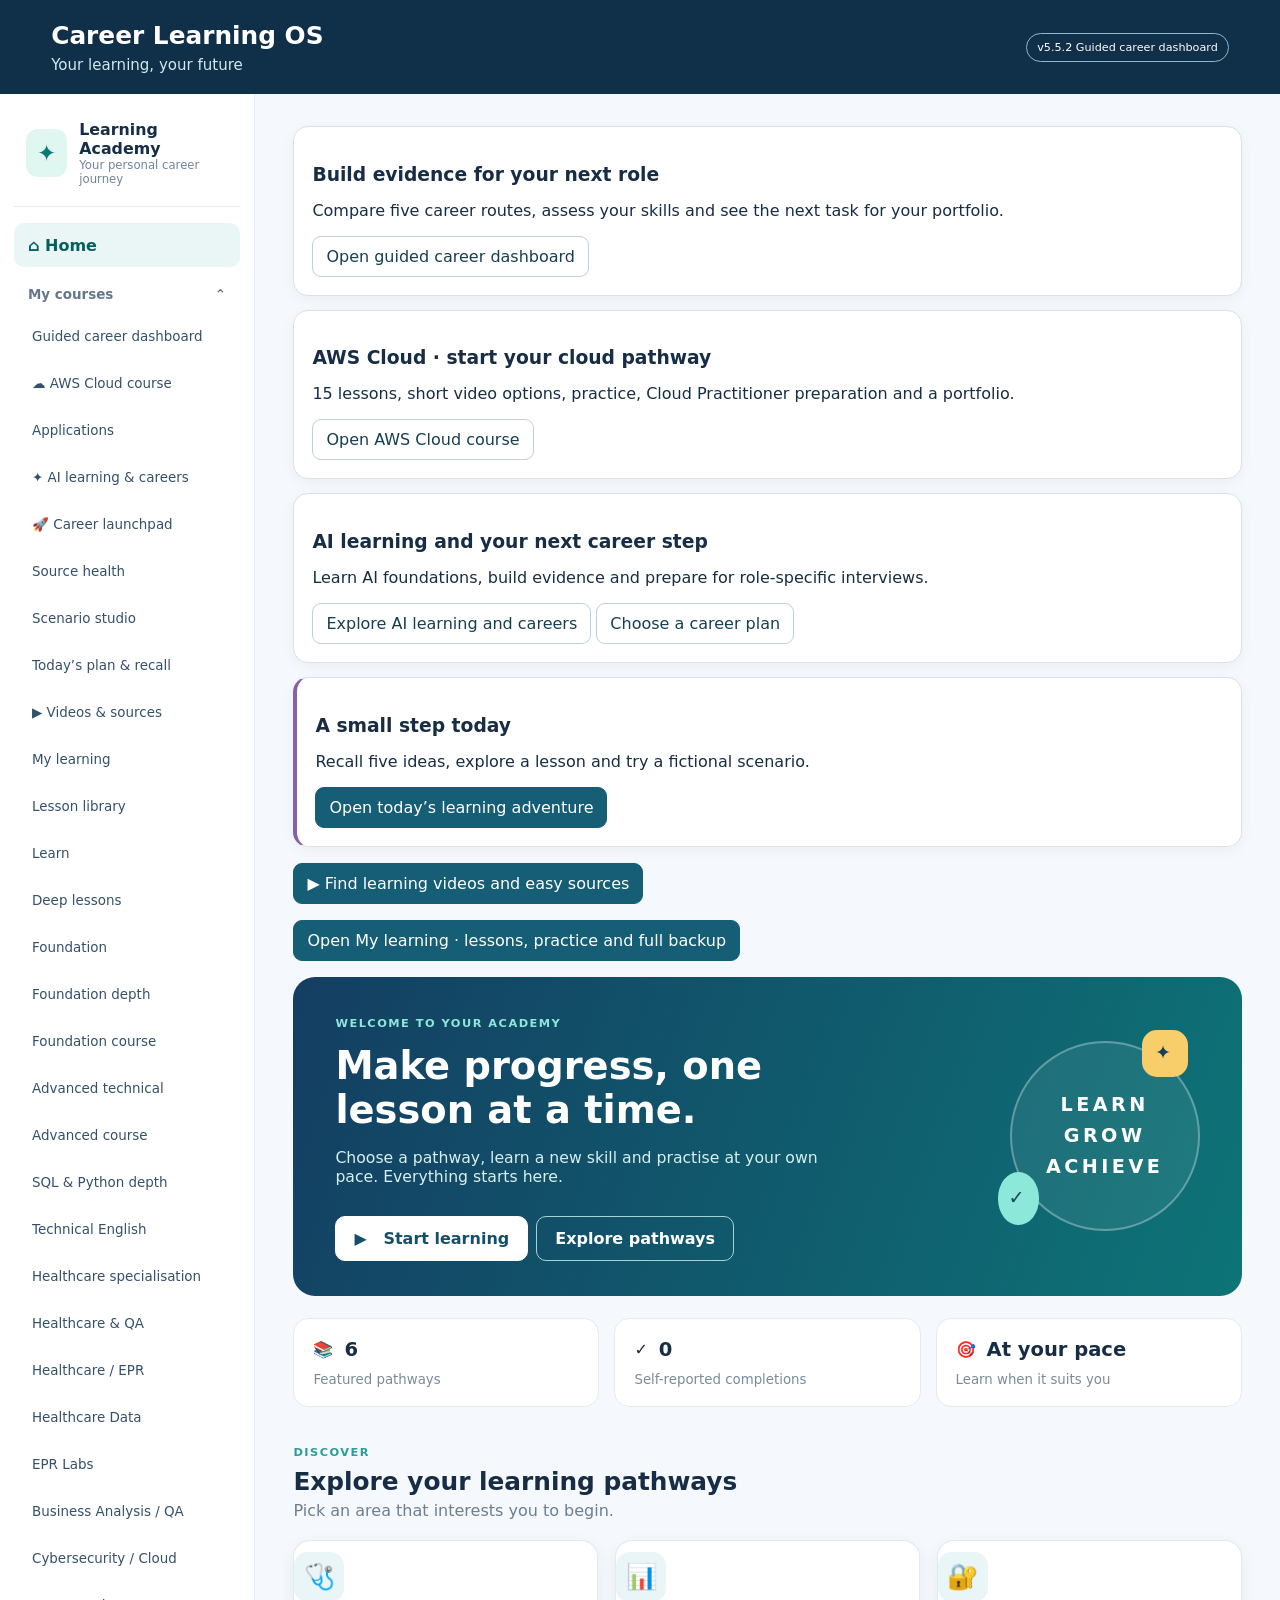
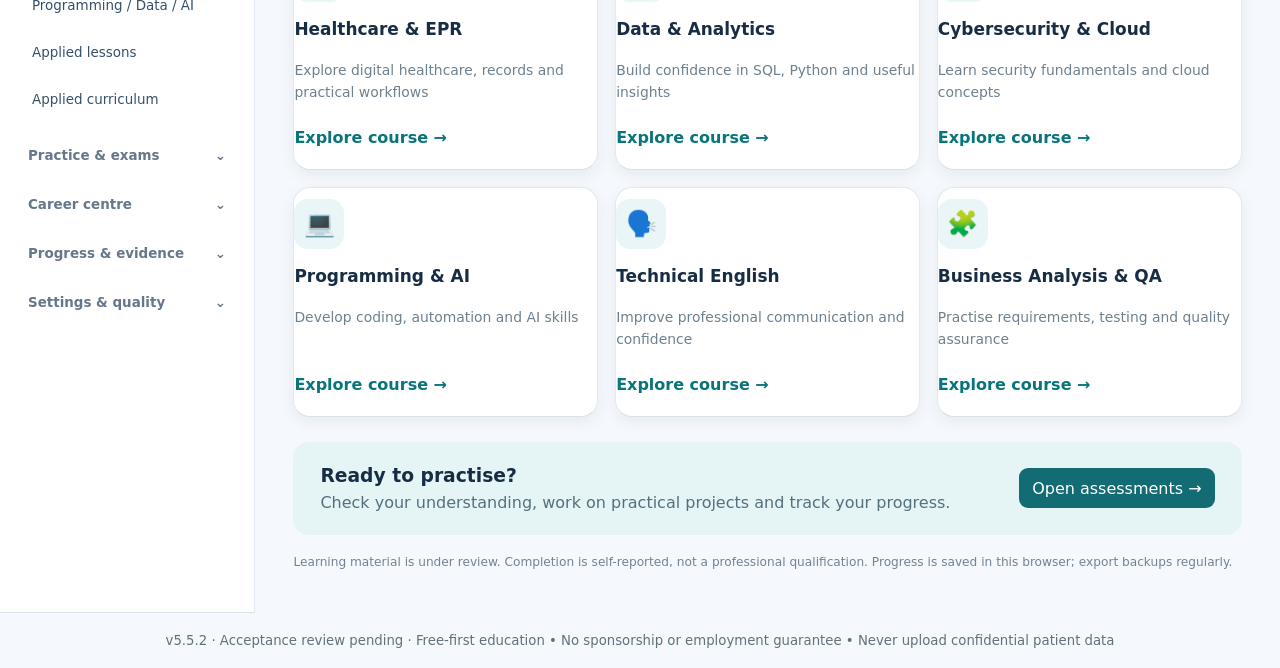
==== commit e12cc5fb: "Add GitHub resource library: index.html" ====
--- a/index.html
+++ b/index.html
@@ -1 +1 @@
-<!doctype html><html lang="en"><head><meta charset="utf-8"><meta name="viewport" content="width=device-width,initial-scale=1"><meta name="theme-color" content="#155e75"><meta name="description" content="Free offline-first career learning and self-assessment platform. Educational content is under review."><link rel="apple-touch-icon" href="icons/icon-192.png"><link rel="manifest" href="manifest.webmanifest"><link rel="stylesheet" href="style.css"><title>Career Learning OS</title><style>select,input,textarea{max-width:100%;box-sizing:border-box}#app{min-width:0;max-width:100%}#app *{overflow-wrap:anywhere}</style></head><body><a class="skip-link" href="#app">Skip to content</a><header><div><h1>Career Learning OS</h1><p>Learn • Practise • Master • Prepare for work</p></div><span class="tag">v5.5.1 Guided career dashboard</span></header><nav aria-label="Main navigation"><button data-view="discovery-v23">Search & placement</button><button data-view="english-v23">Technical English</button><button data-view="technical-v27">Advanced technical v2.7</button><button data-view="specialisation-v26">Healthcare specialisation v2.6</button><button data-view="foundation-v25">Foundation depth v2.5</button><button data-view="depth-v24">SQL & Python depth</button><button data-view="resilience-v508">Resilience & privacy v5.0.8</button><button data-view="verification-v507">Verification v5.0.7</button><button data-view="assessment-v506">Assessment quality v5.0.6</button><button data-view="coverage-v505">Curriculum inventory v5.0.5</button><button data-view="advanced-v504">Advanced course v5.0.4</button><button data-view="healthcare-v503">Healthcare & QA v5.0.3</button><button data-view="foundation-v502">Foundation course v5.0.2</button><button data-view="curriculum-evidence-v501">Curriculum evidence</button><button data-view="completion-v50">v5.0 Acceptance gates</button><button data-view="device-v5024">Device checks v5.0.25</button><button data-view="device-v5025">Device Evidence v5.0.25</button><button data-view="learn" class="active">Learn</button><button data-view="deep">Deep lessons</button><button data-view="foundation">Foundation v0.5</button><button data-view="epr">Healthcare / EPR</button><button data-view="data-analyst">Healthcare Data</button><button data-view="epr-lab">EPR Labs</button><button data-view="ba-qa">Business Analysis / QA</button><button data-view="security-cloud">Cybersecurity / Cloud</button><button data-view="dev-data-ai">Programming / Data / AI</button><button data-view="mastery-v11">Mastery v1.1</button><button data-view="pathway-v20">Structured pathway</button><button data-view="careers">Careers</button><button data-view="audit">Checker</button><button data-view="projects-v34">Practical projects v3.4</button><button data-view="mastery-v33">Mastery & revision v3.3</button><button data-view="assessment-v32">Assessments v3.2</button><button data-view="curriculum-v31">Applied curriculum v3.1</button><button data-view="readiness-v30">Release readiness v3.0</button><button data-view="recovery-v29">Recovery & privacy v2.9</button><button data-view="reliability-v28">Reliability lab v2.8</button><button data-view="final-qa">Release QA</button><button data-view="coverage-v22">Coverage & gaps</button><button data-view="career">Career centre</button><button data-view="settings">Backup</button><button data-view="evidence-v509">Content evidence v5.0.9</button><button data-view="remediation-v5010">Applied lessons v5.0.10</button><button data-view="pathways-v5013">Career pathways v5.0.13</button><button data-view="mastery-v5012">Project mastery v5.0.12</button><button data-view="practice-v5011">Practical skills v5.0.11</button></nav><main id="app" tabindex="-1" aria-live="polite"></main><footer><span id="app-build">v5.5.1 · Acceptance review pending</span> · Free-first education • No sponsorship or employment guarantee • Never upload confidential patient data</footer><script src="data.js"></script><script src="topics-extra.js"></script><script src="roadmaps.js"></script><script src="deep-lessons.js"></script><script src="foundation-v4.js"></script><script src="quiz-engine-v5017.js"></script><script src="app.js"></script><script src="mastery-v5.js"></script><script src="mastery-v5-ui.js"></script><script src="epr-v6.js"></script><script src="epr-v6-ui.js"></script><script src="career-v7-data.js"></script><script src="career-v7-ui.js"></script><script src="career-v8-data.js"></script><script src="career-v8-ui.js"></script><script src="career-v9-data.js"></script><script src="career-v9-ui.js"></script><script src="career-v10-data.js"></script><script src="career-v10-ui.js"></script><script src="mastery-v11-data.js"></script><script src="mastery-v11-ui.js"></script><script src="review-v12-data.js"></script><script src="review-v12-ui.js"></script><script>window.CLOS.milestones=[];</script><script src="milestone-13.js"></script><script src="milestone-14.js"></script><script src="milestone-15.js"></script><script src="milestone-16.js"></script><script src="milestone-17.js"></script><script src="milestone-18.js"></script><script src="milestone-19.js"></script><script src="milestone-20.js"></script><script src="milestones-engine.js"></script><script src="release-qa.js"></script><script src="coverage-v22.js"></script><script src="features-v23.js"></script><script src="depth-v24-data.js"></script><script src="depth-v24-ui.js"></script><script src="foundation-v25-data.js"></script><script src="foundation-v25-ui.js"></script><script src="specialisation-v26-data.js"></script><script src="specialisation-v26-ui.js"></script><script src="technical-v27-data.js"></script><script src="technical-v27-ui.js"></script><script src="reliability-v28.js"></script><script src="recovery-v29.js"></script><script src="readiness-v30.js"></script><script src="curriculum-v31-data.js"></script><script src="curriculum-v31-ui.js"></script><script src="assessment-v32.js"></script><script src="mastery-v33.js"></script><script src="projects-v34.js"></script><script src="completion-v50.js"></script><script src="curriculum-evidence-v501.js"></script><script src="foundation-course-v502-data.js"></script><script src="foundation-course-v502-ui.js"></script><script src="healthcare-v503-data.js"></script><script src="healthcare-v503-ui.js"></script><script src="advanced-v504-data.js"></script><script src="advanced-v504-ui.js"></script><script src="coverage-v505.js"></script><script src="assessment-v506.js"></script><script src="verification-v507.js"></script><script src="resilience-v508.js"></script><script src="evidence-v509.js"></script><script src="remediation-v5010-data.js"></script><script src="remediation-v5010-ui.js"></script><script src="practice-v5011-data.js"></script><script src="practice-v5011-ui.js"></script><script src="mastery-v5012-data.js"></script><script src="mastery-v5012-ui.js"></script><script src="pathways-v5013-data.js"></script><script src="pathways-v5013-ui.js"></script><script src="device-diagnostics-v5024.js"></script><script src="device-evidence-v5025.js"></script><script src="academy-redesign-v5026.js"></script><script src="academy-core-v51.js"></script><script src="academy-workspace-v51.js"></script><script src="learning-resources-v511-data.js"></script><script src="learning-resources-v511-ui.js"></script><script src="learning-coach-v52-core.js"></script><script src="learning-coach-v52-data.js"></script><script src="source-health-v52-data.js"></script><script src="learning-coach-v52-ui.js"></script><script src="short-learning-v53-data.js"></script><script src="career-launch-v53-data.js"></script><script src="short-learning-v53-ui.js"></script><script src="career-launch-v53-ui.js"></script><script src="aws-course-v54-data.js"></script><script src="aws-course-v54-ui.js"></script><script src="career-guide-data.js"></script><script src="career-guide.js"></script></body></html>
+<!doctype html><html lang="en"><head><meta charset="utf-8"><meta name="viewport" content="width=device-width,initial-scale=1"><meta name="theme-color" content="#155e75"><meta name="description" content="Free offline-first career learning and self-assessment platform. Educational content is under review."><link rel="apple-touch-icon" href="icons/icon-192.png"><link rel="manifest" href="manifest.webmanifest"><link rel="stylesheet" href="style.css"><title>Career Learning OS</title><style>select,input,textarea{max-width:100%;box-sizing:border-box}#app{min-width:0;max-width:100%}#app *{overflow-wrap:anywhere}</style></head><body><a class="skip-link" href="#app">Skip to content</a><header><div><h1>Career Learning OS</h1><p>Learn • Practise • Master • Prepare for work</p></div><span class="tag">v5.5.2 Guided career dashboard</span></header><nav aria-label="Main navigation"><button data-view="discovery-v23">Search & placement</button><button data-view="english-v23">Technical English</button><button data-view="technical-v27">Advanced technical v2.7</button><button data-view="specialisation-v26">Healthcare specialisation v2.6</button><button data-view="foundation-v25">Foundation depth v2.5</button><button data-view="depth-v24">SQL & Python depth</button><button data-view="resilience-v508">Resilience & privacy v5.0.8</button><button data-view="verification-v507">Verification v5.0.7</button><button data-view="assessment-v506">Assessment quality v5.0.6</button><button data-view="coverage-v505">Curriculum inventory v5.0.5</button><button data-view="advanced-v504">Advanced course v5.0.4</button><button data-view="healthcare-v503">Healthcare & QA v5.0.3</button><button data-view="foundation-v502">Foundation course v5.0.2</button><button data-view="curriculum-evidence-v501">Curriculum evidence</button><button data-view="completion-v50">v5.0 Acceptance gates</button><button data-view="device-v5024">Device checks v5.0.25</button><button data-view="device-v5025">Device Evidence v5.0.25</button><button data-view="learn" class="active">Learn</button><button data-view="deep">Deep lessons</button><button data-view="foundation">Foundation v0.5</button><button data-view="epr">Healthcare / EPR</button><button data-view="data-analyst">Healthcare Data</button><button data-view="epr-lab">EPR Labs</button><button data-view="ba-qa">Business Analysis / QA</button><button data-view="security-cloud">Cybersecurity / Cloud</button><button data-view="dev-data-ai">Programming / Data / AI</button><button data-view="mastery-v11">Mastery v1.1</button><button data-view="pathway-v20">Structured pathway</button><button data-view="careers">Careers</button><button data-view="audit">Checker</button><button data-view="projects-v34">Practical projects v3.4</button><button data-view="mastery-v33">Mastery & revision v3.3</button><button data-view="assessment-v32">Assessments v3.2</button><button data-view="curriculum-v31">Applied curriculum v3.1</button><button data-view="readiness-v30">Release readiness v3.0</button><button data-view="recovery-v29">Recovery & privacy v2.9</button><button data-view="reliability-v28">Reliability lab v2.8</button><button data-view="final-qa">Release QA</button><button data-view="coverage-v22">Coverage & gaps</button><button data-view="career">Career centre</button><button data-view="settings">Backup</button><button data-view="evidence-v509">Content evidence v5.0.9</button><button data-view="remediation-v5010">Applied lessons v5.0.10</button><button data-view="pathways-v5013">Career pathways v5.0.13</button><button data-view="mastery-v5012">Project mastery v5.0.12</button><button data-view="practice-v5011">Practical skills v5.0.11</button></nav><main id="app" tabindex="-1" aria-live="polite"></main><footer><span id="app-build">v5.5.2 · Acceptance review pending</span> · Free-first education • No sponsorship or employment guarantee • Never upload confidential patient data</footer><script src="data.js"></script><script src="topics-extra.js"></script><script src="roadmaps.js"></script><script src="deep-lessons.js"></script><script src="foundation-v4.js"></script><script src="quiz-engine-v5017.js"></script><script src="app.js"></script><script src="mastery-v5.js"></script><script src="mastery-v5-ui.js"></script><script src="epr-v6.js"></script><script src="epr-v6-ui.js"></script><script src="career-v7-data.js"></script><script src="career-v7-ui.js"></script><script src="career-v8-data.js"></script><script src="career-v8-ui.js"></script><script src="career-v9-data.js"></script><script src="career-v9-ui.js"></script><script src="career-v10-data.js"></script><script src="career-v10-ui.js"></script><script src="mastery-v11-data.js"></script><script src="mastery-v11-ui.js"></script><script src="review-v12-data.js"></script><script src="review-v12-ui.js"></script><script>window.CLOS.milestones=[];</script><script src="milestone-13.js"></script><script src="milestone-14.js"></script><script src="milestone-15.js"></script><script src="milestone-16.js"></script><script src="milestone-17.js"></script><script src="milestone-18.js"></script><script src="milestone-19.js"></script><script src="milestone-20.js"></script><script src="milestones-engine.js"></script><script src="release-qa.js"></script><script src="coverage-v22.js"></script><script src="features-v23.js"></script><script src="depth-v24-data.js"></script><script src="depth-v24-ui.js"></script><script src="foundation-v25-data.js"></script><script src="foundation-v25-ui.js"></script><script src="specialisation-v26-data.js"></script><script src="specialisation-v26-ui.js"></script><script src="technical-v27-data.js"></script><script src="technical-v27-ui.js"></script><script src="reliability-v28.js"></script><script src="recovery-v29.js"></script><script src="readiness-v30.js"></script><script src="curriculum-v31-data.js"></script><script src="curriculum-v31-ui.js"></script><script src="assessment-v32.js"></script><script src="mastery-v33.js"></script><script src="projects-v34.js"></script><script src="completion-v50.js"></script><script src="curriculum-evidence-v501.js"></script><script src="foundation-course-v502-data.js"></script><script src="foundation-course-v502-ui.js"></script><script src="healthcare-v503-data.js"></script><script src="healthcare-v503-ui.js"></script><script src="advanced-v504-data.js"></script><script src="advanced-v504-ui.js"></script><script src="coverage-v505.js"></script><script src="assessment-v506.js"></script><script src="verification-v507.js"></script><script src="resilience-v508.js"></script><script src="evidence-v509.js"></script><script src="remediation-v5010-data.js"></script><script src="remediation-v5010-ui.js"></script><script src="practice-v5011-data.js"></script><script src="practice-v5011-ui.js"></script><script src="mastery-v5012-data.js"></script><script src="mastery-v5012-ui.js"></script><script src="pathways-v5013-data.js"></script><script src="pathways-v5013-ui.js"></script><script src="device-diagnostics-v5024.js"></script><script src="device-evidence-v5025.js"></script><script src="academy-redesign-v5026.js"></script><script src="academy-core-v51.js"></script><script src="academy-workspace-v51.js"></script><script src="learning-resources-v511-data.js"></script><script src="learning-resources-v511-ui.js"></script><script src="learning-coach-v52-core.js"></script><script src="learning-coach-v52-data.js"></script><script src="source-health-v52-data.js"></script><script src="learning-coach-v52-ui.js"></script><script src="short-learning-v53-data.js"></script><script src="career-launch-v53-data.js"></script><script src="short-learning-v53-ui.js"></script><script src="career-launch-v53-ui.js"></script><script src="aws-course-v54-data.js"></script><script src="aws-course-v54-ui.js"></script><script src="career-guide-data.js"></script><script src="career-guide.js"></script></body></html>
